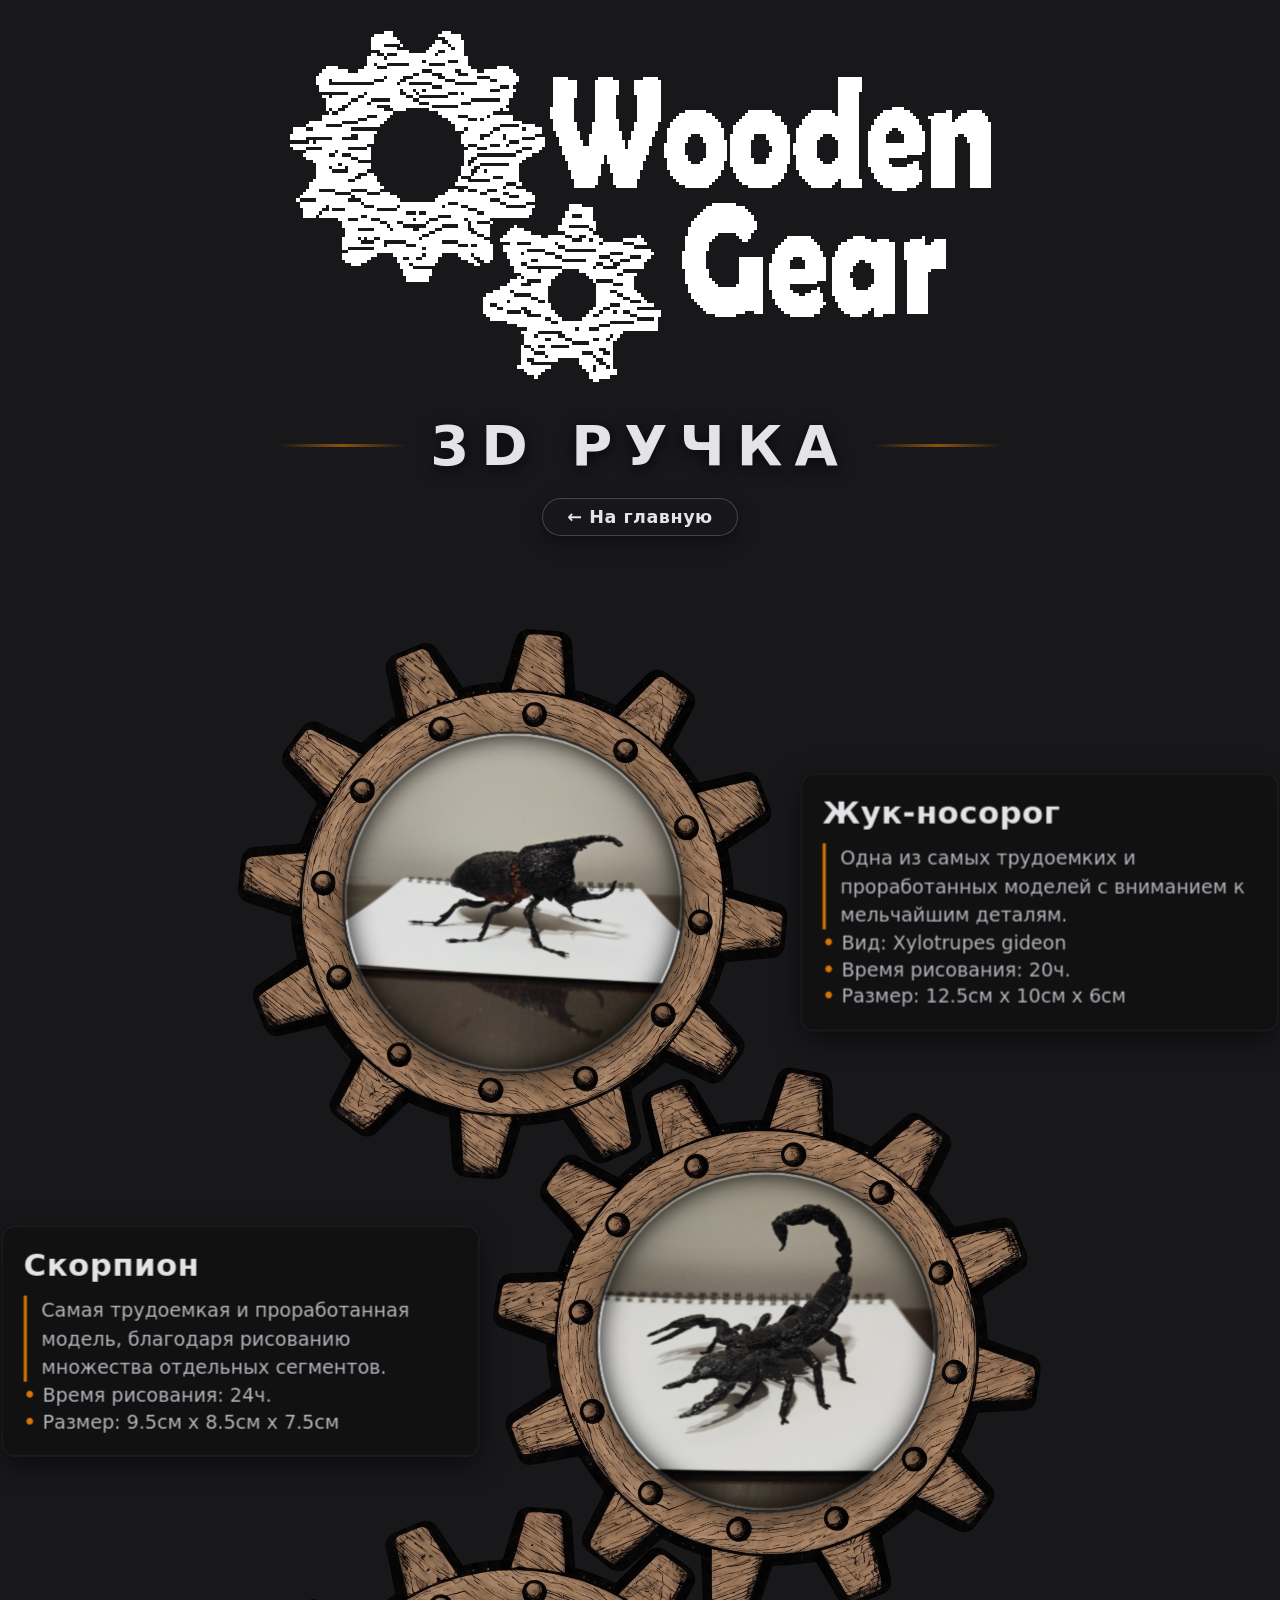
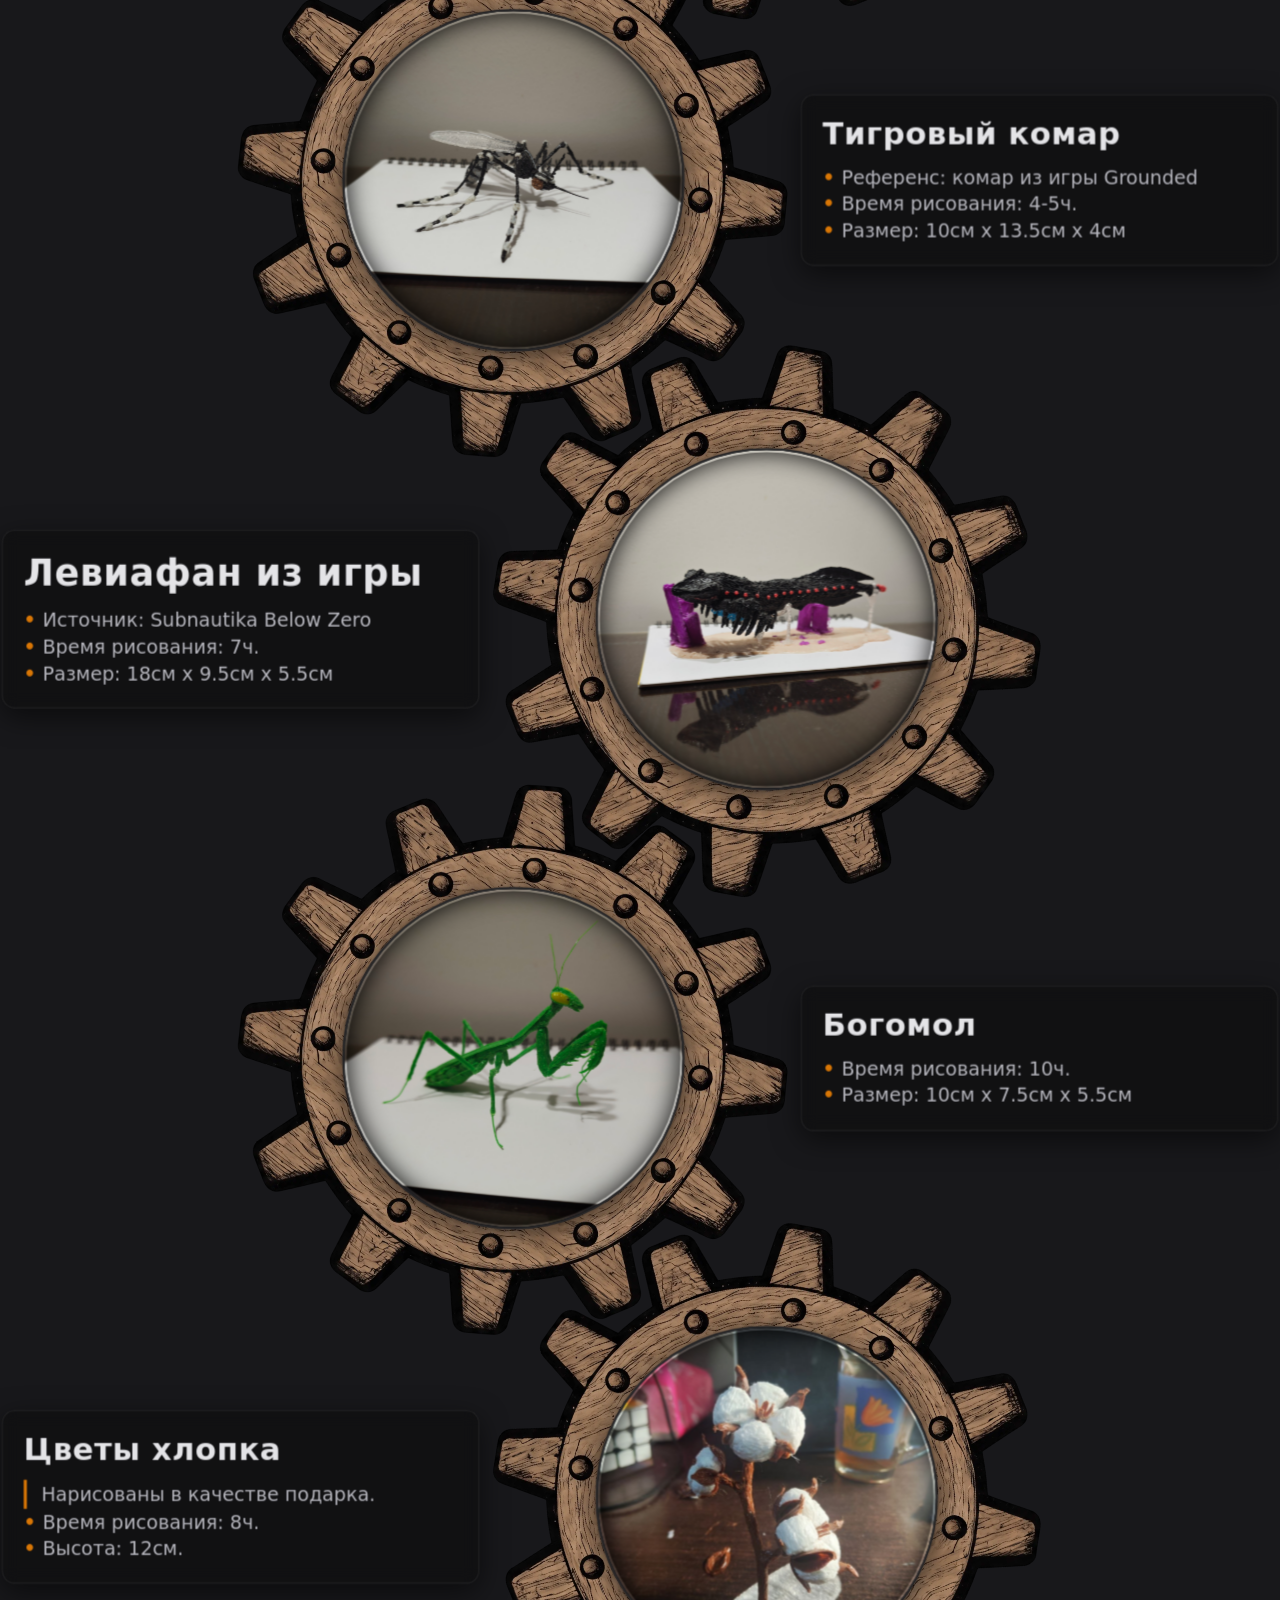
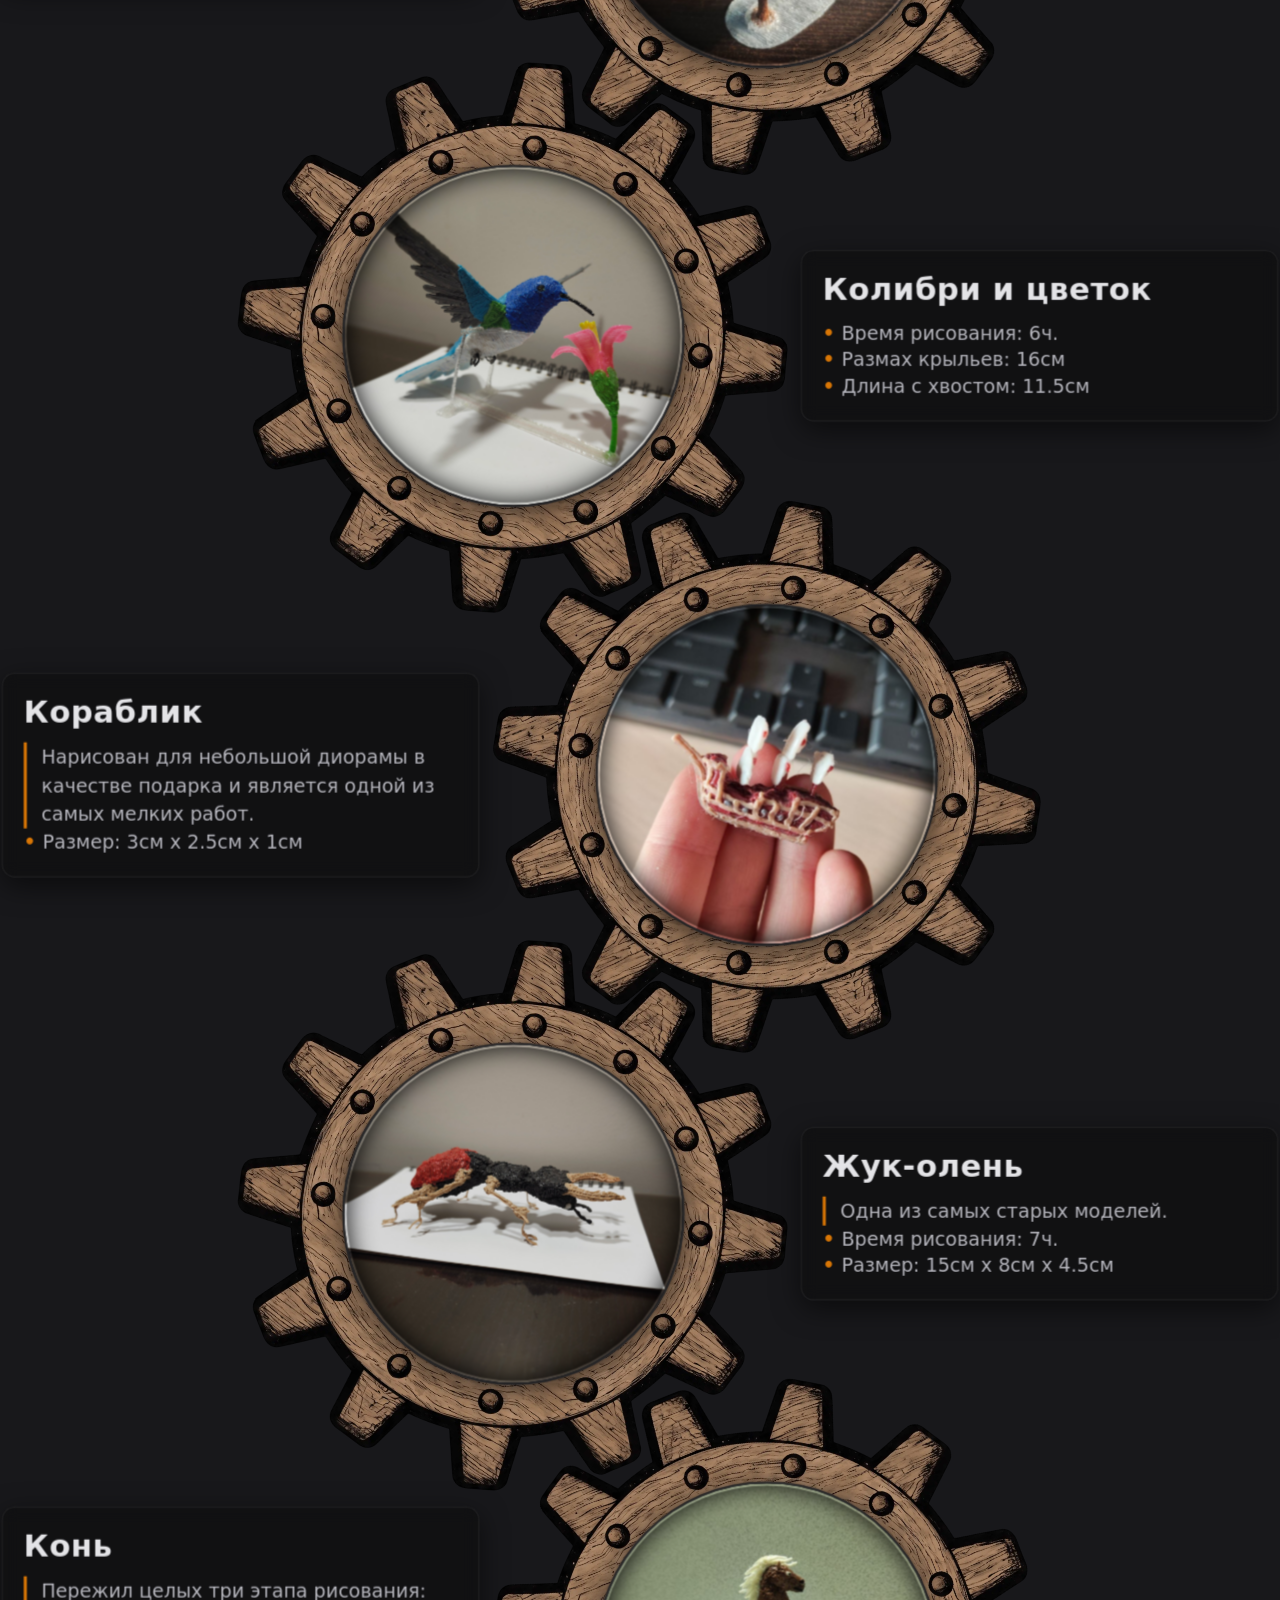
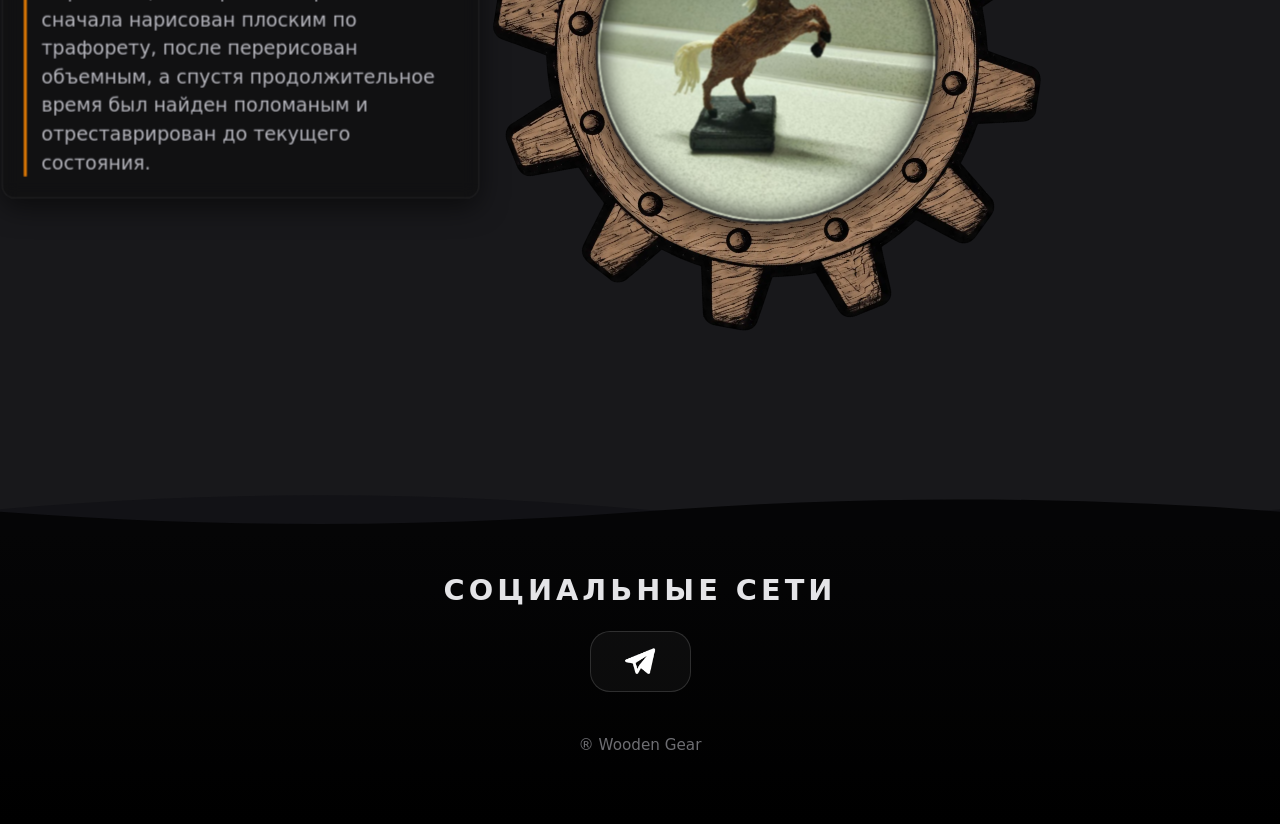
==== 3D_painting.html @ 1b568e2a "feature: Add 3D-painting page" ====
<!DOCTYPE html>
<html lang="ru">
<head>
    <meta charset="UTF-8">
    <meta name="viewport" content="width=device-width, initial-scale=1.0">
    <title>WoodenGear — 3D ручка</title>
    <link rel="stylesheet" href="style.css">
</head>
<body>

    <header class="site-header">
        <a href="index.html" class="logo" title="Вернуться на главную">
            <div class="logo__gears" aria-hidden="true">
                <img src="assets/img/gear_1.png" alt="" class="logo__gear logo__gear--big">
                <img src="assets/img/gear_2.png" alt="" class="logo__gear logo__gear--small">
            </div>
            <img src="assets/img/wg_logo_text.png" alt="Wooden Gear" class="logo__text">
        </a>
    </header>

    <main class="site-main">
        <section class="projects-page">
            <div class="section-title-wrap">
                <h1 class="title">3D ручка</h1>
                <div class="projects-page__nav">
                    <a href="index.html" class="action-btn projects-page__back-btn">
                        <span>← На главную</span>
                    </a>
                </div>
            </div>

            <div class="long-chain-viewport">
                <div class="long-chain-canvas">
                    <ul class="gear-chain">

                        <li class="gear-chain__item gear-chain__item--left">
                            <div class="gear-chain__gear">
                                <img src="assets/img/gear_3.webp" alt="" class="content__gear-mesh content__gear--left" aria-hidden="true">
                                <div class="gear-card gear-card--media">
                                    <img src="assets/img/pen_1.jpg" alt="Lego Writer" class="gear-media-fill" onerror="this.style.display='none'">
                                </div>
                            </div>
                            <article class="profile-card gear-chain__info">
                                <div class="gear-chain__header">
                                    <h2 class="profile-card__title">Жук-носорог</h2>
                                </div>
                                <p class="profile-card__tagline">
                                    Одна из самых трудоемких и проработанных моделей с вниманием к мельчайшим деталям.
                                </p>
                                <div class="gear-card__list">
                                    <p class="gear-card__desc__tiny-text">Вид: Xylotrupes gideon</p>
                                    <p class="gear-card__desc__tiny-text">Время рисования: 20ч.</p>
                                    <p class="gear-card__desc__tiny-text">Размер: 12.5см х 10см х 6см</p>
                                </div>
                            </article>
                        </li>

                        <li class="gear-chain__item gear-chain__item--right">
                            <div class="gear-chain__gear">
                                <img src="assets/img/gear_3.webp" alt="" class="content__gear-mesh content__gear--right" aria-hidden="true">
                                <div class="gear-card gear-card--media">
                                    <img src="assets/img/pen_2.jpg" alt="Lego Writer" class="gear-media-fill" onerror="this.style.display='none'">
                                </div>
                            </div>
                            <article class="profile-card gear-chain__info">
                                <div class="gear-chain__header">
                                    <h2 class="profile-card__title">Скорпион</h2>
                                </div>
                                <p class="profile-card__tagline">
                                    Самая трудоемкая и проработанная модель, благодаря рисованию множества отдельных сегментов.
                                </p>
                                <div class="gear-card__list">
                                    <p class="gear-card__desc__tiny-text">Время рисования: 24ч.</p>
                                    <p class="gear-card__desc__tiny-text">Размер: 9.5см х 8.5см х 7.5см</p>
                                </div>
                            </article>
                        </li>

                        <li class="gear-chain__item gear-chain__item--left">
                            <article class="profile-card gear-chain__info">
                                <div class="gear-chain__header">
                                    <h2 class="profile-card__title">Тигровый комар</h2>
                                </div>
                                <div class="gear-card__list">
                                    <p class="gear-card__desc__tiny-text">Референс: комар из игры Grounded</p>
                                    <p class="gear-card__desc__tiny-text">Время рисования: 4-5ч.</p>
                                    <p class="gear-card__desc__tiny-text">Размер: 10см х 13.5см х 4см</p>
                                </div>
                            </article>
                            <div class="gear-chain__gear">
                                <img src="assets/img/gear_3.webp" alt="" class="content__gear-mesh content__gear--left" aria-hidden="true">
                                <div class="gear-card gear-card--media">
                                    <img src="assets/img/pen_3.jpg" alt="Lego Writer" class="gear-media-fill" onerror="this.style.display='none'">
                                </div>
                            </div>
                        </li>

                        <li class="gear-chain__item gear-chain__item--right">
                            <div class="gear-chain__gear">
                                <img src="assets/img/gear_3.webp" alt="" class="content__gear-mesh content__gear--right" aria-hidden="true">
                                <div class="gear-card gear-card--media">
                                    <img src="assets/img/pen_4.jpg" alt="Lego Writer" class="gear-media-fill" onerror="this.style.display='none'">
                                </div>
                            </div>
                            <article class="profile-card gear-chain__info">
                                <h3 class="profile-card__title">Левиафан из игры</h3>
                                <div class="gear-card__list">
                                    <p class="gear-card__desc__tiny-text">Источник: Subnautika Below Zero</p>
                                    <p class="gear-card__desc__tiny-text">Время рисования: 7ч.</p>
                                    <p class="gear-card__desc__tiny-text">Размер: 18см х 9.5см х 5.5см</p>
                                </div>
                            </article>
                        </li>

                        <li class="gear-chain__item gear-chain__item--left">
                            <article class="profile-card gear-chain__info">
                                <div class="gear-chain__header">
                                    <h2 class="profile-card__title">Богомол</h2>
                                </div>
                                <div class="gear-card__list">
                                    <p class="gear-card__desc__tiny-text">Время рисования: 10ч.</p>
                                    <p class="gear-card__desc__tiny-text">Размер: 10см х 7.5см х 5.5см</p>
                                </div>
                            </article>
                            <div class="gear-chain__gear">
                                <img src="assets/img/gear_3.webp" alt="" class="content__gear-mesh content__gear--left" aria-hidden="true">
                                <div class="gear-card gear-card--media">
                                    <img src="assets/img/pen_5.jpg" alt="Geometry Generator" class="gear-media-fill" onerror="this.style.display='none'">
                                </div>
                            </div>
                        </li>

                        <li class="gear-chain__item gear-chain__item--right">
                            <div class="gear-chain__gear">
                                <img src="assets/img/gear_3.webp" alt="" class="content__gear-mesh content__gear--right" aria-hidden="true">
                                <div class="gear-card gear-card--media">
                                    <img src="assets/img/pen_6.jpg" alt="Lego Writer" class="gear-media-fill" onerror="this.style.display='none'">
                                </div>
                            </div>
                            <article class="profile-card gear-chain__info">
                                <div class="gear-chain__header">
                                    <h2 class="profile-card__title">Цветы хлопка</h2>
                                </div>
                                <p class="profile-card__tagline">
                                    Нарисованы в качестве подарка.
                                </p>
                                <div class="gear-card__list">
                                    <p class="gear-card__desc__tiny-text">Время рисования: 8ч.</p>
                                    <p class="gear-card__desc__tiny-text">Высота: 12см.</p>
                                </div>
                            </article>
                        </li>

                        <li class="gear-chain__item gear-chain__item--left">
                            <article class="profile-card gear-chain__info">
                                <div class="gear-chain__header">
                                    <h3 class="profile-card__title">Колибри и цветок</h3>
                                </div>
                                <div class="gear-card__list">
                                    <p class="gear-card__desc__tiny-text">Время рисования: 6ч.</p>
                                    <p class="gear-card__desc__tiny-text">Размах крыльев: 16см</p>
                                    <p class="gear-card__desc__tiny-text">Длина с хвостом: 11.5см</p>
                                </div>
                            </article>
                            <div class="gear-chain__gear">
                                <img src="assets/img/gear_3.webp" alt="" class="content__gear-mesh content__gear--left" aria-hidden="true">
                                <div class="gear-card gear-card--media">
                                    <img src="assets/img/pen_7.jpg" alt="Lego Writer" class="gear-media-fill" onerror="this.style.display='none'">
                                </div>
                            </div>
                        </li>

                        <li class="gear-chain__item gear-chain__item--right">
                            <div class="gear-chain__gear">
                                <img src="assets/img/gear_3.webp" alt="" class="content__gear-mesh content__gear--right" aria-hidden="true">
                                <div class="gear-card gear-card--media">
                                    <img src="assets/img/pen_8.jpg" alt="Lego Writer" class="gear-media-fill" onerror="this.style.display='none'">
                                </div>
                            </div>
                            <article class="profile-card gear-chain__info">
                                <div class="gear-chain__header">
                                    <h2 class="profile-card__title">Кораблик</h2>
                                </div>
                                <p class="profile-card__tagline">
                                    Нарисован для небольшой диорамы в качестве подарка и является одной из самых мелких работ.
                                </p>
                                <div class="gear-card__list">
                                    <p class="gear-card__desc__tiny-text">Размер: 3см х 2.5см х 1см</p>
                                </div>
                            </article>
                        </li>

                        <li class="gear-chain__item gear-chain__item--left">
                            <div class="gear-chain__gear">
                                <img src="assets/img/gear_3.webp" alt="" class="content__gear-mesh content__gear--left" aria-hidden="true">
                                <div class="gear-card gear-card--media">
                                    <img src="assets/img/pen_9.jpg" alt="Lego Writer" class="gear-media-fill" onerror="this.style.display='none'">
                                </div>
                            </div>
                            <article class="profile-card gear-chain__info">
                                <div class="gear-chain__header">
                                    <h2 class="profile-card__title">Жук-олень</h2>
                                </div>
                                <p class="profile-card__tagline">
                                    Одна из самых старых моделей.
                                </p>
                                <div class="gear-card__list">
                                    <p class="gear-card__desc__tiny-text">Время рисования: 7ч.</p>
                                    <p class="gear-card__desc__tiny-text">Размер: 15см х 8см х 4.5см</p>
                                </div>
                            </article>
                        </li>

                        <li class="gear-chain__item gear-chain__item--right">
                            <div class="gear-chain__gear">
                                <img src="assets/img/gear_3.webp" alt="" class="content__gear-mesh content__gear--right" aria-hidden="true">
                                <div class="gear-card gear-card--media">
                                    <img src="assets/img/pen_10.jpg" alt="Lego Writer" class="gear-media-fill" onerror="this.style.display='none'">
                                </div>
                            </div>
                            <article class="profile-card gear-chain__info">
                                <div class="gear-chain__header">
                                    <h2 class="profile-card__title">Конь</h2>
                                </div>
                                <p class="profile-card__tagline">
                                    Пережил целых три этапа рисования: сначала нарисован плоским по трафорету, после перерисован объемным, а спустя продолжительное время был найден поломаным и отреставрирован до текущего состояния.
                                </p>
                            </article>
                        </li>
                    </ul>
                </div>

                <div class="oil-ocean__waves" aria-hidden="true">
                    <svg class="oil-wave oil-wave--back" viewBox="0 0 2400 120" preserveAspectRatio="none">
                        <path d="M0,65 C200,25 400,25 600,65 C800,105 1000,105 1200,65 C1400,25 1600,25 1800,65 C2000,105 2200,105 2400,65 L2400,120 L0,120 Z"></path>
                    </svg>
                    <svg class="oil-wave oil-wave--front" viewBox="0 0 2400 120" preserveAspectRatio="none">
                        <path d="M0,70 C200,105 400,105 600,70 C800,35 1000,35 1200,70 C1400,105 1600,105 1800,70 C2000,35 2200,35 2400,70 L2400,120 L0,120 Z"></path>
                    </svg>
                </div>
            </div>
        </section>
    </main>

    <footer class="oil-ocean">
        <div class="oil-ocean__content container">
            <h2 class="oil-ocean__title">Социальные сети</h2>
            <div class="oil-ocean__links">
                <a href="https://t.me/WG_Programming" target="_blank" rel="noopener noreferrer" class="oil-ocean__link">
                    <img src="assets/img/telegram.png" alt="Telegram" class="action-btn__icon">
                </a>
            </div>
            <p class="oil-ocean__copy">® Wooden Gear</p>
        </div>
    </footer>

    <script src="script.js"></script>
</body>
</html>
---- style.css ----
/* ========================================================================== */
:root {
    --color-bg-base: #18181b;
    --color-bg-card: rgba(10, 10, 10, 0.5);
    --color-bg-overlay: rgba(18, 18, 20, 0.75);
    
    --color-text-main: #e4e4e7;
    --color-text-muted: #b6b6bd;
    --color-accent: #d97706;
    
    --font-main: system-ui, -apple-system, BlinkMacSystemFont, 'Segoe UI', Roboto, sans-serif;
    --container-width: 800px;
    --radius-card: 12px;
    --radius-pill: 20px;

    --oil-width: 44px;

    --logo-scale: 1;
    --dev-scale: 1;
    --poetry-scale: 1;
}

*,
*::before,
*::after {
    box-sizing: border-box;
    margin: 0;
    padding: 0;
}

html,
body {
    width: 100%;
    max-width: 100%;
    overflow-x: hidden;
    background-color: var(--color-bg-base);
    color: var(--color-text-main);
    font-family: var(--font-main);
}

.container {
    width: 100%;
    max-width: var(--container-width);
    margin: 0 auto;
    padding: 0 20px;
}

/* ========================================================================== */
.section-title-wrap {
    max-width: var(--container-width);
    margin: 0 auto 24px auto;
    padding: 0 16px;
}

.title {
    text-align: center;
    font-size: clamp(1.5rem, 4.5vw, 3.5rem);
    font-weight: 700;
    letter-spacing: clamp(3px, 1vw, 12px);
    text-transform: uppercase;
    color: var(--color-text-main);
    margin-bottom: 20px;
    text-shadow: 0 4px 16px rgba(0, 0, 0, 0.7);
    display: flex;
    align-items: center;
    justify-content: center;
    gap: clamp(10px, 2vw, 24px);
}

.title::before,
.title::after {
    content: "";
    height: 2.5px;
    width: clamp(30px, 10vw, 130px);
    background: linear-gradient(90deg, transparent, var(--color-accent), transparent);
    opacity: 0.6;
    flex-shrink: 0;
}

/* ========================================================================== */
.site-header {
    display: flex;
    justify-content: center;
    align-items: center;
    padding: clamp(24px, 5vw, 60px) 16px;
    width: 100%;
    overflow: hidden;
}

.logo {
    display: inline-flex;
    align-items: center;
    text-decoration: none;
    user-select: none;
    transform: scale(var(--logo-scale));
    transform-origin: center center;
}

.logo__gears {
    position: relative;
    width: 390px;
    height: 345px;
    flex-shrink: 0;
}

.logo__gear {
    position: absolute;
    image-rendering: pixelated;
    transform-origin: 50% 50%;
}

.logo__gear--big {
    width: 255px;
    height: 255px;
    top: 5px;
    left: 0;
    animation: logo-spin-cw 16.5s linear infinite;
}

.logo__gear--small {
    width: 180px;
    height: 180px;
    bottom: -15px;
    right: 18px;
    animation: logo-spin-ccw 10.5s linear infinite;
}

.logo__text {
    height: 240px;
    width: auto;
    image-rendering: pixelated;
    display: block;
    margin-left: -130px;
}

/* ========================================================================== */
.hero {
    display: flex;
    justify-content: center;
    margin-top: 10px;
}

.hero__container {
    margin-top: 20px;
    margin-bottom: 40px;
}

.profile-card {
    background: var(--color-bg-card);
    padding: 20px;
    border-radius: var(--radius-card);
}

.profile-card__title {
    margin-bottom: 12px;
    font-size: clamp(1.6rem, 3vw, 2.2rem);
    letter-spacing: 0.5px;
}

.profile-card__tagline {
    color: var(--color-text-muted);
    font-size: clamp(1rem, 2vw, 1.3rem);
    line-height: 1.5;
    border-left: 3px solid var(--color-accent);
    padding-left: 14px;
}

/* ========================================================================== */
.gear-card {
    position: relative;
    z-index: 2;
    width: 330px;
    height: 330px;
    border-radius: 50%;
    background: rgba(24, 24, 27, 1);
    backdrop-filter: blur(4px);
    box-shadow: 
        0 4px 25px rgba(0, 0, 0, 0.7),
        inset 0 0 18px rgba(0, 0, 0, 0.85);
    border: 2px solid rgba(255, 255, 255, 0.1);
    display: flex;
    flex-direction: column;
    justify-content: center;
    align-items: center;
    text-align: center;
    padding: 14px 20px 28px 20px;
    color: var(--color-text-main);
    user-select: none;
}

.gear-card__icon {
    width: 50px;
    height: 50px;
    margin: 10px;
}

.gear-card__title {
    font-size: 1.65rem;
    font-weight: 600;
    margin-bottom: 12px;
    line-height: 1.2;
}

.gear-card__list {
    display: inline-flex;
    flex-direction: column;
    align-items: flex-start;
    text-align: left;
}

.gear-card__desc {
    font-size: 1.35rem;
    color: var(--color-text-muted);
    line-height: 1.4;
    white-space: nowrap;
}

.gear-card__desc__tiny-text {
    font-size: 1.15rem;
    color: var(--color-text-muted);
    line-height: 1.4;
    white-space: nowrap;
}

.gear-card__desc::before {
    content: "• ";
    color: var(--color-accent);
    font-weight: bold;
}

.gear-card__desc__tiny-text::before {
    content: "• ";
    color: var(--color-accent);
    font-weight: bold;
}

.dev__actions {
    display: flex;
    justify-content: center;
    align-items: center;
    position: relative;
    z-index: 3;
}

.action-btn {
    display: inline-flex;
    align-items: center;
    gap: 20px;
    padding: 10px 30px;
    font-family: var(--font-main);
    font-size: 1.35rem;
    letter-spacing: 0.5px;
    font-weight: 600;
    color: var(--color-text-main);
    background: rgba(24, 24, 27, 0.85);
    border: 1px solid rgba(255, 255, 255, 0.2);
    border-radius: var(--radius-pill);
    cursor: pointer;
    backdrop-filter: blur(8px);
    box-shadow: 0 6px 20px rgba(0, 0, 0, 0.4);
    transition: transform 0.25s ease, border-color 0.25s ease, background-color 0.25s ease, box-shadow 0.25s ease;
}

.action-btn:hover {
    transform: translateY(-2px) scale(1.03);
    border-color: var(--color-accent);
    background: rgba(35, 35, 40, 0.95);
    box-shadow: 0 8px 25px rgba(217, 119, 6, 0.25);
}

.action-btn__icon {
    width: 35px;
    height: 35px;
    transition: transform 0.3s ease;
}

.action-btn:hover .action-btn__icon {
    transform: rotate(360deg);
}

/* ========================================================================== */
.dev {
    width: 100%;
    margin-top: 40px;
}

.dev__container {
    position: relative;
    width: 100%;
    overflow: hidden;
    display: flex;
    justify-content: center;
}

.dev__bg {
    position: absolute;
    inset: 0;
    width: 100%;
    height: 100%;
    z-index: 1;
    -webkit-mask-image: linear-gradient(to bottom, transparent 0%, black 15%, black 85%, transparent 100%);
    mask-image: linear-gradient(to bottom, transparent 0%, black 15%, black 85%, transparent 100%);
}

.dev__video {
    width: 100%;
    height: 100%;
    object-fit: cover;
    display: block;
}

.dev__overlay {
    position: absolute;
    inset: 0;
    background: var(--color-bg-overlay);
}

.dev__viewport {
    position: relative;
    z-index: 2;
    width: 100%;
    height: calc(1170px * var(--dev-scale));
    display: flex;
    justify-content: center;
    align-items: flex-start;
}

.dev__canvas {
    width: 1300px;
    height: 1170px;
    flex-shrink: 0;
    transform: scale(var(--dev-scale));
    transform-origin: top center;
    display: flex;
    flex-direction: column;
    align-items: center;
    justify-content: flex-start;
    padding-top: 60px;
}

.content__gear-cluster {
    display: flex;
    justify-content: center;
    align-items: flex-start;
    list-style: none;
    margin: 0 auto 30px auto;
    padding: 0;
}

.content__gear-item {
    position: relative;
    width: 600px;
    height: 600px;
    margin: 0 -130px;
    flex-shrink: 0;
    display: flex;
    justify-content: center;
    align-items: center;
}

.content__gear-item--upper {
    margin-top: 0;
}

.content__gear-item--lower {
    margin-top: 350px;
}

.content__gear-mesh {
    position: absolute;
    inset: 0;
    width: 100%;
    height: 100%;
    display: block;
    transform-origin: 50% 50%;
    z-index: 1;
    pointer-events: none;
}

.content__gear--left {
    transform: rotate(var(--gear-deg, 0deg));
    will-change: transform;
}

.content__gear--right {
    transform: rotate(calc(-1 * var(--gear-deg, 0deg) + 15deg));
    will-change: transform;
}

/* ========================================================================== */
.poetry {
    width: 100%;
    margin-top: 60px;
    position: relative;
    overflow: hidden;
}

.poetry__stage:has(.poetry__more-btn:hover) {
    --oil-width: 76px;
}

.poetry__stage {
    position: relative;
    width: 100%;
    height: calc(1380px * var(--poetry-scale));
    display: flex;
    justify-content: center;
    align-items: flex-start;
    overflow: hidden;
}

.poetry__canvas {
    position: relative;
    width: 1600px;
    height: 1380px;
    flex-shrink: 0;
    transform: scale(var(--poetry-scale));
    transform-origin: top center;
}

.poetry__balloon {
    position: absolute;
    top: 40px;
    left: 80px;
    width: 760px;
    height: 760px;
    z-index: 4;
    user-select: none;
    transform-origin: 50% 30%;
    animation: balloon-float 7s ease-in-out infinite;
}

.poetry__balloon-img {
    width: 100%;
    height: 100%;
    object-fit: contain;
    display: block;
    pointer-events: none;
    position: relative;
    z-index: 1;
    transform-origin: 50% 35%;
    transition: transform 1.2s cubic-bezier(0.22, 1, 0.36, 1);
}

.poetry__burner-glow {
    position: absolute;
    top: 73%;
    left: 50%;
    width: 90px;
    height: 90px;
    transform: translate(-50%, -50%) scale(0.6);
    border-radius: 50%;
    background: radial-gradient(
        circle,
        rgba(251, 191, 36, 0.9) 0%,
        rgba(217, 119, 6, 0.55) 45%,
        transparent 75%
    );
    filter: blur(12px);
    opacity: 0.35;
    z-index: 2;
    pointer-events: none;
    transition: opacity 0.8s ease, transform 0.8s ease, filter 0.8s ease;
}

.poetry__balloon-card {
    position: absolute;
    top: 35%;
    left: 50%;
    transform: translate(-50%, -50%);
    width: 320px;
    height: 320px;
    z-index: 3;
    transition: transform 1.2s cubic-bezier(0.22, 1, 0.36, 1), border-color 0.5s ease, box-shadow 0.5s ease;
}

.poetry__basket-actions {
    position: absolute;
    bottom: 6.5%;
    left: 50%;
    transform: translateX(-50%);
    z-index: 5;
}

.poetry__balloon-btn {
    padding: 8px 24px;
    font-size: 1.2rem;
    gap: 14px;
    background: rgba(20, 18, 16, 0.92);
}

.poetry__balloon:has(.poetry__balloon-btn:hover) .poetry__burner-glow {
    opacity: 1;
    transform: translate(-50%, -65%) scale(2.4);
    filter: blur(18px);
}

.poetry__balloon:has(.poetry__balloon-btn:hover) .poetry__balloon-img {
    transform: translateY(-20px) scale(1.02);
}

.poetry__balloon:has(.poetry__balloon-btn:hover) .poetry__balloon-card {
    transform: translate(-50%, calc(-50% - 20px)) scale(1.02);
    border-color: rgba(217, 119, 6, 0.5);
    box-shadow: 
        0 8px 30px rgba(0, 0, 0, 0.8),
        0 0 25px rgba(217, 119, 6, 0.25),
        inset 0 0 18px rgba(0, 0, 0, 0.85);
}

.poetry__pipe-wrap {
    position: absolute;
    top: 30px;
    right: 0;
    width: 500px;
    z-index: 2;
    pointer-events: none;

    -webkit-mask-image: linear-gradient(to right, black 15%, transparent 100%);
    mask-image: linear-gradient(to right, black 15%, transparent 100%);
}

.poetry__pipe {
    width: 100%;
    height: auto;
    display: block;
}

.poetry__oil-stream {
    position: absolute;
    top: 300px;
    right: 410px;
    width: var(--oil-width);
    bottom: 0;
    z-index: 3;
    background: linear-gradient(
        180deg,
        #040405 0%,
        #18181b 18%,
        #3f3f46 30%,
        #09090b 46%,
        #27272a 68%,
        #040405 100%
    );
    background-size: 100% 280px;
    background-position: 0 var(--oil-pos, 0px);
    transform: translateX(50%);
    transition: width 1.8s cubic-bezier(0.25, 1, 0.5, 1);
    border-radius: 14px;
    box-shadow: 
        inset 6px 0 10px rgba(255, 255, 255, 0.08),
        inset -8px 0 16px rgba(0, 0, 0, 0.95),
        0 0 20px rgba(0, 0, 0, 0.85);
}

.poetry__wheel-item {
    position: absolute;
    width: 580px;
    height: 580px;
    top: 500px;
    right: 370px;
    display: flex;
    justify-content: center;
    align-items: center;
    z-index: 2;
}

.poetry__wheel-mesh {
    position: absolute;
    inset: 0;
    width: 100%;
    height: 100%;
    display: block;
    transform-origin: 50% 50%;
    transform: rotate(var(--wheel-deg, 0deg));
    will-change: transform;
    z-index: 1;
    pointer-events: none;
}

.poetry__card {
    position: relative;
    z-index: 5;
    width: 320px;
    height: 320px;
}

.poetry__actions {
    position: absolute;
    width: 580px;
    top: 1100px;
    right: 370px;
    z-index: 6;
}

/* ========================================================================== */
.oil-ocean__waves {
    position: absolute;
    bottom: -2px;
    left: 0;
    width: 100%;
    height: calc(70px * var(--poetry-scale));
    min-height: 24px;
    z-index: 5;
    pointer-events: none;
}

.oil-wave {
    position: absolute;
    bottom: 0;
    left: 0;
    width: 200%;
    height: 100%;
    display: block;
    transform-origin: center bottom;
    will-change: transform;
}

.oil-wave--back {
    fill: #121216;
    animation: wave-drift 16s linear infinite;
}

.oil-wave--front {
    fill: #050506;
    animation: wave-drift 11s linear reverse infinite;
}

.oil-ocean {
    width: 100%;
    background: linear-gradient(180deg, #050506 0%, #000000 100%);
    padding: 40px 20px 70px 20px;
    position: relative;
    z-index: 3;
    text-align: center;
}

.oil-ocean__content {
    display: flex;
    flex-direction: column;
    align-items: center;
    gap: 24px;
}

.oil-ocean__title {
    font-size: clamp(1.2rem, 3vw, 1.8rem);
    letter-spacing: 4px;
    text-transform: uppercase;
    color: var(--color-text-main);
}

.oil-ocean__links {
    display: flex;
    gap: 20px;
    flex-wrap: wrap;
    justify-content: center;
}

.oil-ocean__link {
    display: inline-flex;
    align-items: center;
    padding: 12px 32px;
    border-radius: var(--radius-pill);
    background: rgba(255, 255, 255, 0.04);
    border: 1px solid rgba(255, 255, 255, 0.14);
    color: var(--color-text-main);
    text-decoration: none;
    transition: transform 0.25s ease, border-color 0.25s ease, box-shadow 0.25s ease;
}

.oil-ocean__link:hover {
    transform: translateY(-2px);
    border-color: var(--color-accent);
    box-shadow: 0 6px 20px rgba(217, 119, 6, 0.25);
}

.oil-ocean__copy {
    margin-top: 20px;
    font-size: 0.95rem;
    color: var(--color-text-muted);
    opacity: 0.6;
}

/* ========================================================================== */
@keyframes balloon-float {
    0%, 100% { transform: translate3d(0, 0, 0) rotate(0.6deg); }
    50%      { transform: translate3d(0, -16px, 0) rotate(-0.6deg); }
}

@keyframes wave-drift {
    0% { transform: translate3d(0, 0, 0) scaleY(1); }
    50% { transform: translate3d(-25%, 0, 0) scaleY(1.12); }
    100% { transform: translate3d(-50%, 0, 0) scaleY(1); }
}

@keyframes logo-spin-cw {
    from { transform: rotate(0deg); }
    to   { transform: rotate(360deg); }
}

@keyframes logo-spin-ccw {
    from { transform: rotate(0deg); }
    to   { transform: rotate(-360deg); }
}

.projects-page {
    width: 100%;
    margin-top: 20px;
    position: relative;
    overflow: hidden;
}

.projects-page__nav {
    display: flex;
    justify-content: center;
    margin-top: 10px;
    margin-bottom: 10px;
}

.projects-page__back-btn {
    text-decoration: none;
    padding: 8px 24px;
    font-size: 1.1rem;
}

.chain-viewport {
    position: relative;
    width: 100%;
    height: calc(3700px * var(--dev-scale));
    display: flex;
    justify-content: center;
    align-items: flex-start;
    overflow: hidden;
}

.chain-canvas {
    position: relative;
    width: 1300px;
    height: 3700px;
    flex-shrink: 0;
    transform: scale(var(--dev-scale));
    transform-origin: top center;
    padding-top: 30px;
}

.long-chain-viewport {
    position: relative;
    width: 100%;
    height: calc(4600px * var(--dev-scale));
    display: flex;
    justify-content: center;
    align-items: flex-start;
    overflow: hidden;
}

.long-chain-canvas {
    position: relative;
    width: 1300px;
    height: 4600px;
    flex-shrink: 0;
    transform: scale(var(--dev-scale));
    transform-origin: top center;
    padding-top: 30px;
}

.gear-chain {
    display: flex;
    flex-direction: column;
    align-items: center;
    list-style: none;
    width: 100%;
    margin: 0;
    padding: 0;
}

.gear-chain__item {
    position: relative;
    width: 1300px;
    height: 600px;
    flex-shrink: 0;
}

.gear-chain__item:not(:first-child) {
    margin-top: -177px;
}

.gear-chain__gear {
    position: absolute;
    top: 0;
    width: 600px;
    height: 600px;
    display: flex;
    justify-content: center;
    align-items: center;
}

.gear-chain__item--left .gear-chain__gear {
    left: 228px;
}

.gear-chain__item--left .gear-chain__info {
    left: 805px;
}

.gear-chain__item--right .gear-chain__gear {
    left: 472px;
}

.gear-chain__item--right .gear-chain__info {
    left: 35px;
}

.gear-card--media {
    padding: 0;
    overflow: hidden;
    background: #0d0d10;
    position: relative;
}

.gear-card--media::after {
    content: "";
    position: absolute;
    inset: 0;
    border-radius: 50%;
    box-shadow: inset 0 0 24px rgba(0, 0, 0, 0.92);
    border: 2px solid rgba(255, 255, 255, 0.1);
    pointer-events: none;
    z-index: 3;
}

.gear-card--media::before {
    content: "Медиа проекта";
    position: absolute;
    color: rgba(255, 255, 255, 0.22);
    font-size: 1.1rem;
    font-weight: 600;
    z-index: 0;
}

.gear-media-fill {
    position: relative;
    z-index: 1;
    width: 100%;
    height: 100%;
    object-fit: cover;
    display: block;
    border-radius: 50%;
}

.gear-media-fill--paint {
    cursor: crosshair;
    touch-action: none;
}

.gear-chain__info {
    position: absolute;
    top: 50%;
    transform: translateY(-50%);
    width: 460px;
    z-index: 4;
    backdrop-filter: blur(8px);
    border: 1px solid rgba(255, 255, 255, 0.08);
    box-shadow: 0 8px 28px rgba(0, 0, 0, 0.55);
}

.gear-chain__header {
    display: flex;
    align-items: center;
    justify-content: space-between;
    gap: 12px;
    margin-bottom: 12px;
}

.gear-chain__header .profile-card__title {
    margin-bottom: 0;
    font-size: 1.85rem;
}

.gear-chain__info .profile-card__tagline {
    font-size: 1.15rem;
    margin-bottom: 0;
}

.project-badge {
    background: rgba(217, 119, 6, 0.15);
    border: 1px solid var(--color-accent);
    color: var(--color-text-main);
    font-size: 0.85rem;
    font-weight: 600;
    padding: 4px 12px;
    border-radius: 14px;
    white-space: nowrap;
    flex-shrink: 0;
}

.tool-panel {
    display: flex;
    flex-wrap: wrap;
    gap: 10px;
    align-items: center;
    margin-top: 16px;
    padding-top: 14px;
    border-top: 1px solid rgba(255, 255, 255, 0.08);
}

.mini-btn {
    background: rgba(255, 255, 255, 0.07);
    border: 1px solid rgba(255, 255, 255, 0.2);
    color: var(--color-text-main);
    font-family: var(--font-main);
    font-size: 0.95rem;
    font-weight: 600;
    padding: 6px 14px;
    border-radius: 14px;
    cursor: pointer;
    transition: border-color 0.2s, background 0.2s, transform 0.15s;
}

.mini-btn:hover,
.mini-btn.active {
    border-color: var(--color-accent);
    background: rgba(217, 119, 6, 0.22);
}

.color-dot {
    width: 28px;
    height: 28px;
    border-radius: 50%;
    border: 2px solid transparent;
    cursor: pointer;
    transition: transform 0.2s, border-color 0.2s;
}

.color-dot.active {
    border-color: #ffffff;
    transform: scale(1.18);
}
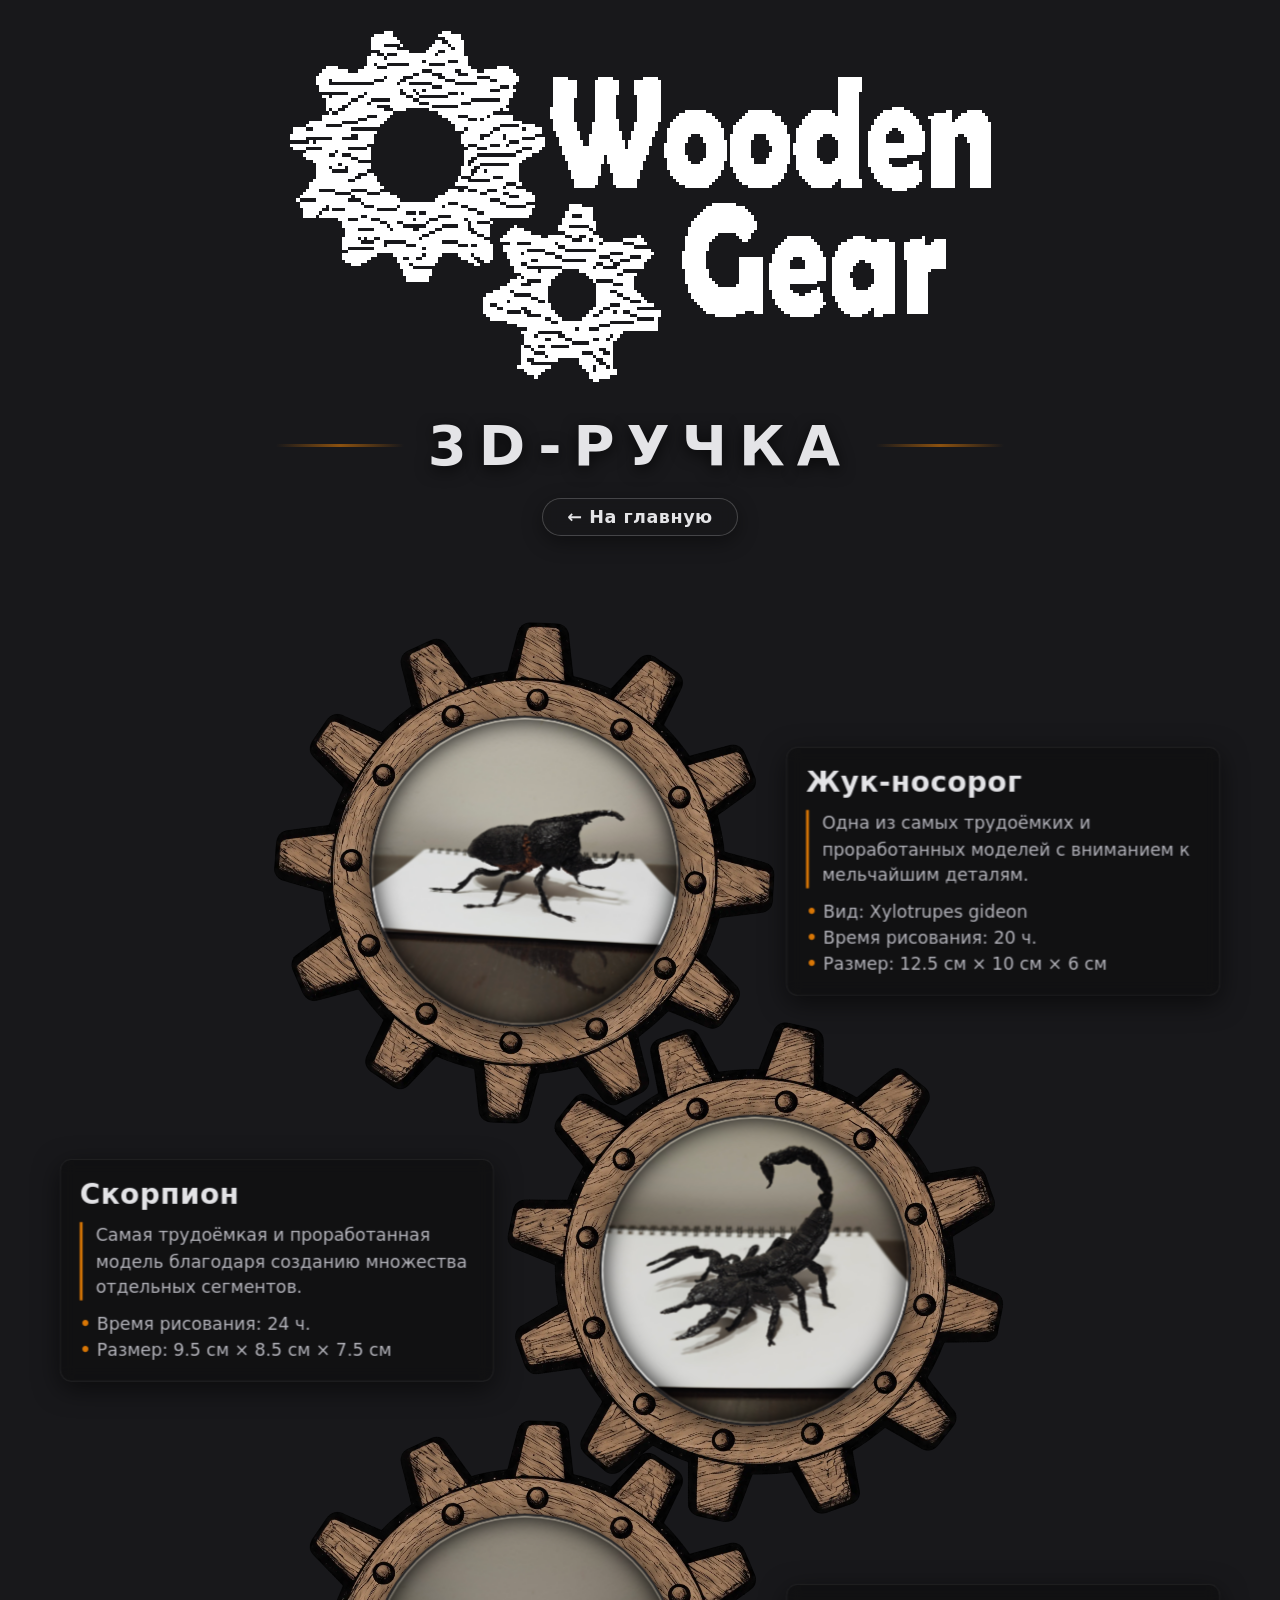
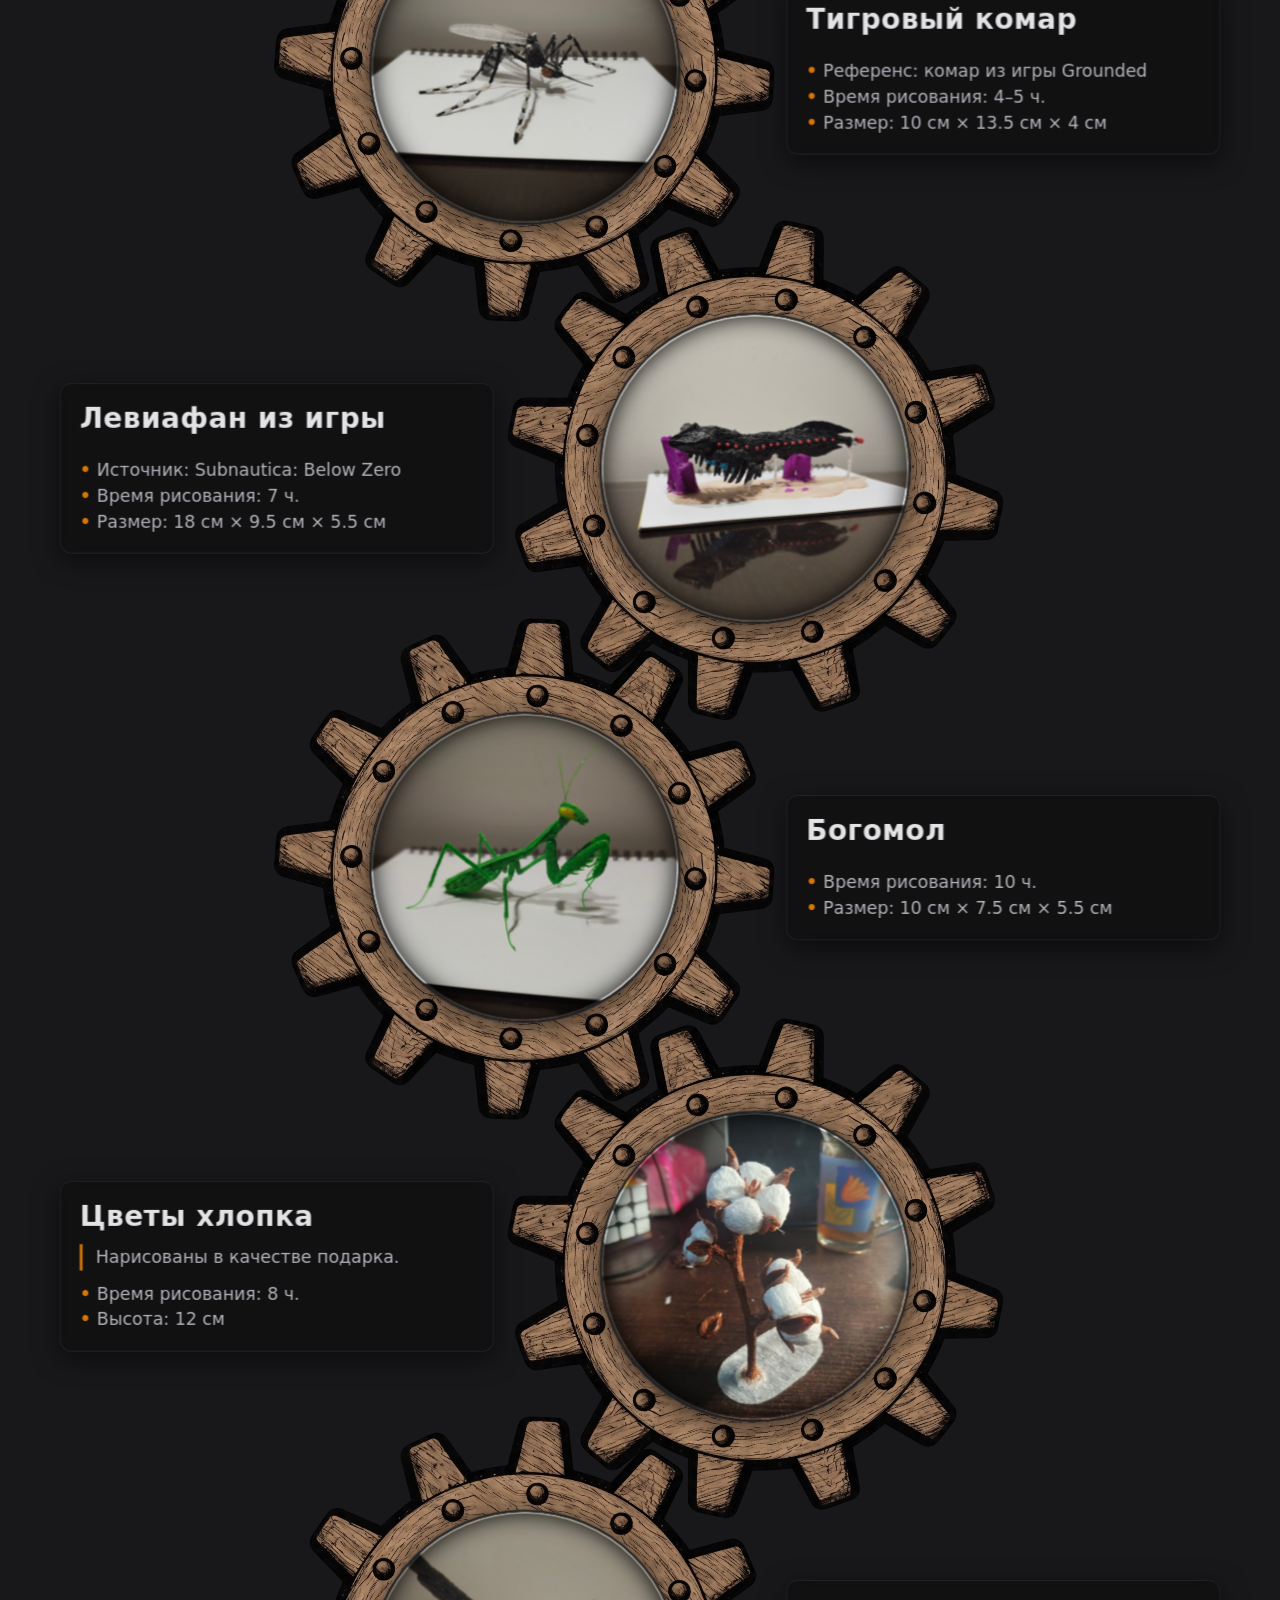
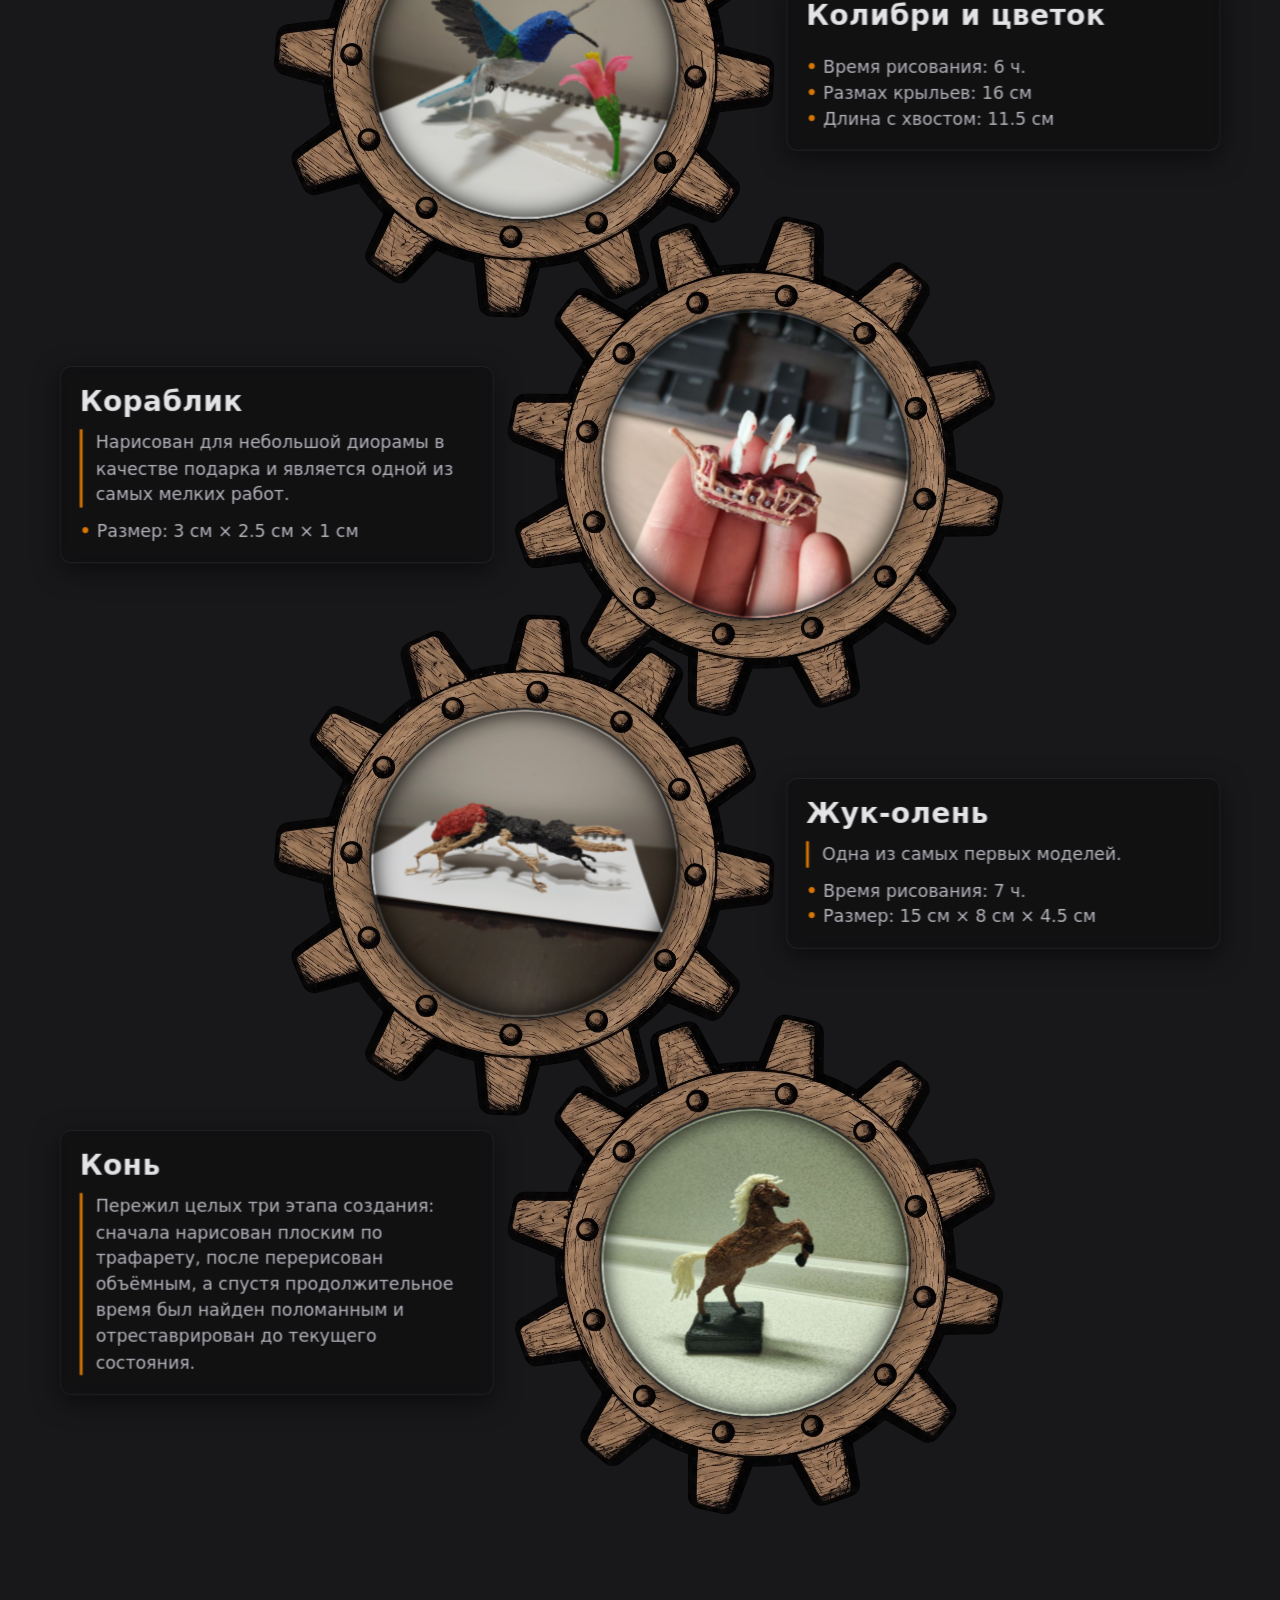
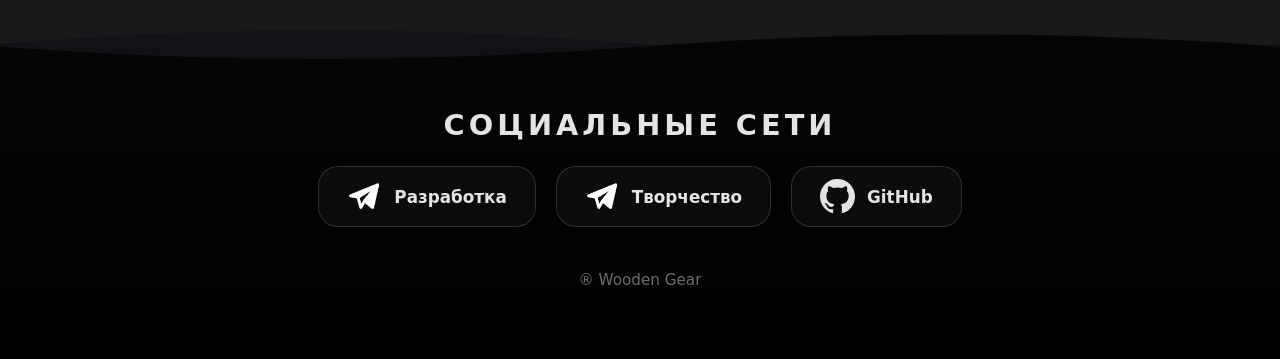
==== commit beeb4143: "feature and refactor: Add gear puzzle on dev page" ====
--- a/3D_painting.html
+++ b/3D_painting.html
@@ -3,7 +3,7 @@
 <head>
     <meta charset="UTF-8">
     <meta name="viewport" content="width=device-width, initial-scale=1.0">
-    <title>WoodenGear — 3D ручка</title>
+    <title>WoodenGear — 3D-ручка</title>
     <link rel="stylesheet" href="style.css">
 </head>
 <body>
@@ -21,7 +21,7 @@
     <main class="site-main">
         <section class="projects-page">
             <div class="section-title-wrap">
-                <h1 class="title">3D ручка</h1>
+                <h1 class="title">3D-ручка</h1>
                 <div class="projects-page__nav">
                     <a href="index.html" class="action-btn projects-page__back-btn">
                         <span>← На главную</span>
@@ -29,15 +29,15 @@
                 </div>
             </div>
 
-            <div class="long-chain-viewport">
-                <div class="long-chain-canvas">
+            <div class="chain-viewport">
+                <div class="chain-canvas">
                     <ul class="gear-chain">
 
                         <li class="gear-chain__item gear-chain__item--left">
                             <div class="gear-chain__gear">
                                 <img src="assets/img/gear_3.webp" alt="" class="content__gear-mesh content__gear--left" aria-hidden="true">
                                 <div class="gear-card gear-card--media">
-                                    <img src="assets/img/pen_1.jpg" alt="Lego Writer" class="gear-media-fill" onerror="this.style.display='none'">
+                                    <img src="assets/img/pen_1.jpg" alt="Фигурка жука-носорога из 3D-ручки" class="gear-media-fill" onerror="this.style.display='none'">
                                 </div>
                             </div>
                             <article class="profile-card gear-chain__info">
@@ -45,21 +45,21 @@
                                     <h2 class="profile-card__title">Жук-носорог</h2>
                                 </div>
                                 <p class="profile-card__tagline">
-                                    Одна из самых трудоемких и проработанных моделей с вниманием к мельчайшим деталям.
-                                </p>
-                                <div class="gear-card__list">
-                                    <p class="gear-card__desc__tiny-text">Вид: Xylotrupes gideon</p>
-                                    <p class="gear-card__desc__tiny-text">Время рисования: 20ч.</p>
-                                    <p class="gear-card__desc__tiny-text">Размер: 12.5см х 10см х 6см</p>
-                                </div>
-                            </article>
-                        </li>
-
-                        <li class="gear-chain__item gear-chain__item--right">
-                            <div class="gear-chain__gear">
-                                <img src="assets/img/gear_3.webp" alt="" class="content__gear-mesh content__gear--right" aria-hidden="true">
-                                <div class="gear-card gear-card--media">
-                                    <img src="assets/img/pen_2.jpg" alt="Lego Writer" class="gear-media-fill" onerror="this.style.display='none'">
+                                    Одна из самых трудоёмких и проработанных моделей с вниманием к мельчайшим деталям.
+                                </p>
+                                <div class="gear-card__list">
+                                    <p class="gear-card__desc gear-card__desc--sm">Вид: Xylotrupes gideon</p>
+                                    <p class="gear-card__desc gear-card__desc--sm">Время рисования: 20 ч.</p>
+                                    <p class="gear-card__desc gear-card__desc--sm">Размер: 12.5 см × 10 см × 6 см</p>
+                                </div>
+                            </article>
+                        </li>
+
+                        <li class="gear-chain__item gear-chain__item--right">
+                            <div class="gear-chain__gear">
+                                <img src="assets/img/gear_3.webp" alt="" class="content__gear-mesh content__gear--right" aria-hidden="true">
+                                <div class="gear-card gear-card--media">
+                                    <img src="assets/img/pen_2.jpg" alt="Фигурка скорпиона из 3D-ручки" class="gear-media-fill" onerror="this.style.display='none'">
                                 </div>
                             </div>
                             <article class="profile-card gear-chain__info">
@@ -67,74 +67,76 @@
                                     <h2 class="profile-card__title">Скорпион</h2>
                                 </div>
                                 <p class="profile-card__tagline">
-                                    Самая трудоемкая и проработанная модель, благодаря рисованию множества отдельных сегментов.
-                                </p>
-                                <div class="gear-card__list">
-                                    <p class="gear-card__desc__tiny-text">Время рисования: 24ч.</p>
-                                    <p class="gear-card__desc__tiny-text">Размер: 9.5см х 8.5см х 7.5см</p>
-                                </div>
-                            </article>
-                        </li>
-
-                        <li class="gear-chain__item gear-chain__item--left">
+                                    Самая трудоёмкая и проработанная модель благодаря созданию множества отдельных сегментов.
+                                </p>
+                                <div class="gear-card__list">
+                                    <p class="gear-card__desc gear-card__desc--sm">Время рисования: 24 ч.</p>
+                                    <p class="gear-card__desc gear-card__desc--sm">Размер: 9.5 см × 8.5 см × 7.5 см</p>
+                                </div>
+                            </article>
+                        </li>
+
+                        <li class="gear-chain__item gear-chain__item--left">
+                            <div class="gear-chain__gear">
+                                <img src="assets/img/gear_3.webp" alt="" class="content__gear-mesh content__gear--left" aria-hidden="true">
+                                <div class="gear-card gear-card--media">
+                                    <img src="assets/img/pen_3.jpg" alt="Фигурка тигрового комара из игры Grounded" class="gear-media-fill" onerror="this.style.display='none'">
+                                </div>
+                            </div>
                             <article class="profile-card gear-chain__info">
                                 <div class="gear-chain__header">
                                     <h2 class="profile-card__title">Тигровый комар</h2>
                                 </div>
                                 <div class="gear-card__list">
-                                    <p class="gear-card__desc__tiny-text">Референс: комар из игры Grounded</p>
-                                    <p class="gear-card__desc__tiny-text">Время рисования: 4-5ч.</p>
-                                    <p class="gear-card__desc__tiny-text">Размер: 10см х 13.5см х 4см</p>
-                                </div>
-                            </article>
-                            <div class="gear-chain__gear">
-                                <img src="assets/img/gear_3.webp" alt="" class="content__gear-mesh content__gear--left" aria-hidden="true">
-                                <div class="gear-card gear-card--media">
-                                    <img src="assets/img/pen_3.jpg" alt="Lego Writer" class="gear-media-fill" onerror="this.style.display='none'">
-                                </div>
-                            </div>
-                        </li>
-
-                        <li class="gear-chain__item gear-chain__item--right">
-                            <div class="gear-chain__gear">
-                                <img src="assets/img/gear_3.webp" alt="" class="content__gear-mesh content__gear--right" aria-hidden="true">
-                                <div class="gear-card gear-card--media">
-                                    <img src="assets/img/pen_4.jpg" alt="Lego Writer" class="gear-media-fill" onerror="this.style.display='none'">
-                                </div>
-                            </div>
-                            <article class="profile-card gear-chain__info">
-                                <h3 class="profile-card__title">Левиафан из игры</h3>
-                                <div class="gear-card__list">
-                                    <p class="gear-card__desc__tiny-text">Источник: Subnautika Below Zero</p>
-                                    <p class="gear-card__desc__tiny-text">Время рисования: 7ч.</p>
-                                    <p class="gear-card__desc__tiny-text">Размер: 18см х 9.5см х 5.5см</p>
-                                </div>
-                            </article>
-                        </li>
-
-                        <li class="gear-chain__item gear-chain__item--left">
+                                    <p class="gear-card__desc gear-card__desc--sm">Референс: комар из игры Grounded</p>
+                                    <p class="gear-card__desc gear-card__desc--sm">Время рисования: 4–5 ч.</p>
+                                    <p class="gear-card__desc gear-card__desc--sm">Размер: 10 см × 13.5 см × 4 см</p>
+                                </div>
+                            </article>
+                        </li>
+
+                        <li class="gear-chain__item gear-chain__item--right">
+                            <div class="gear-chain__gear">
+                                <img src="assets/img/gear_3.webp" alt="" class="content__gear-mesh content__gear--right" aria-hidden="true">
+                                <div class="gear-card gear-card--media">
+                                    <img src="assets/img/pen_4.jpg" alt="Фигурка левиафана из Subnautica: Below Zero" class="gear-media-fill" onerror="this.style.display='none'">
+                                </div>
+                            </div>
+                            <article class="profile-card gear-chain__info">
+                                <div class="gear-chain__header">
+                                    <h2 class="profile-card__title">Левиафан из игры</h2>
+                                </div>
+                                <div class="gear-card__list">
+                                    <p class="gear-card__desc gear-card__desc--sm">Источник: Subnautica: Below Zero</p>
+                                    <p class="gear-card__desc gear-card__desc--sm">Время рисования: 7 ч.</p>
+                                    <p class="gear-card__desc gear-card__desc--sm">Размер: 18 см × 9.5 см × 5.5 см</p>
+                                </div>
+                            </article>
+                        </li>
+
+                        <li class="gear-chain__item gear-chain__item--left">
+                            <div class="gear-chain__gear">
+                                <img src="assets/img/gear_3.webp" alt="" class="content__gear-mesh content__gear--left" aria-hidden="true">
+                                <div class="gear-card gear-card--media">
+                                    <img src="assets/img/pen_5.jpg" alt="Фигурка богомола из 3D-ручки" class="gear-media-fill" onerror="this.style.display='none'">
+                                </div>
+                            </div>
                             <article class="profile-card gear-chain__info">
                                 <div class="gear-chain__header">
                                     <h2 class="profile-card__title">Богомол</h2>
                                 </div>
                                 <div class="gear-card__list">
-                                    <p class="gear-card__desc__tiny-text">Время рисования: 10ч.</p>
-                                    <p class="gear-card__desc__tiny-text">Размер: 10см х 7.5см х 5.5см</p>
-                                </div>
-                            </article>
-                            <div class="gear-chain__gear">
-                                <img src="assets/img/gear_3.webp" alt="" class="content__gear-mesh content__gear--left" aria-hidden="true">
-                                <div class="gear-card gear-card--media">
-                                    <img src="assets/img/pen_5.jpg" alt="Geometry Generator" class="gear-media-fill" onerror="this.style.display='none'">
-                                </div>
-                            </div>
-                        </li>
-
-                        <li class="gear-chain__item gear-chain__item--right">
-                            <div class="gear-chain__gear">
-                                <img src="assets/img/gear_3.webp" alt="" class="content__gear-mesh content__gear--right" aria-hidden="true">
-                                <div class="gear-card gear-card--media">
-                                    <img src="assets/img/pen_6.jpg" alt="Lego Writer" class="gear-media-fill" onerror="this.style.display='none'">
+                                    <p class="gear-card__desc gear-card__desc--sm">Время рисования: 10 ч.</p>
+                                    <p class="gear-card__desc gear-card__desc--sm">Размер: 10 см × 7.5 см × 5.5 см</p>
+                                </div>
+                            </article>
+                        </li>
+
+                        <li class="gear-chain__item gear-chain__item--right">
+                            <div class="gear-chain__gear">
+                                <img src="assets/img/gear_3.webp" alt="" class="content__gear-mesh content__gear--right" aria-hidden="true">
+                                <div class="gear-card gear-card--media">
+                                    <img src="assets/img/pen_6.jpg" alt="Цветы хлопка из 3D-ручки" class="gear-media-fill" onerror="this.style.display='none'">
                                 </div>
                             </div>
                             <article class="profile-card gear-chain__info">
@@ -145,36 +147,36 @@
                                     Нарисованы в качестве подарка.
                                 </p>
                                 <div class="gear-card__list">
-                                    <p class="gear-card__desc__tiny-text">Время рисования: 8ч.</p>
-                                    <p class="gear-card__desc__tiny-text">Высота: 12см.</p>
-                                </div>
-                            </article>
-                        </li>
-
-                        <li class="gear-chain__item gear-chain__item--left">
-                            <article class="profile-card gear-chain__info">
-                                <div class="gear-chain__header">
-                                    <h3 class="profile-card__title">Колибри и цветок</h3>
-                                </div>
-                                <div class="gear-card__list">
-                                    <p class="gear-card__desc__tiny-text">Время рисования: 6ч.</p>
-                                    <p class="gear-card__desc__tiny-text">Размах крыльев: 16см</p>
-                                    <p class="gear-card__desc__tiny-text">Длина с хвостом: 11.5см</p>
-                                </div>
-                            </article>
-                            <div class="gear-chain__gear">
-                                <img src="assets/img/gear_3.webp" alt="" class="content__gear-mesh content__gear--left" aria-hidden="true">
-                                <div class="gear-card gear-card--media">
-                                    <img src="assets/img/pen_7.jpg" alt="Lego Writer" class="gear-media-fill" onerror="this.style.display='none'">
-                                </div>
-                            </div>
-                        </li>
-
-                        <li class="gear-chain__item gear-chain__item--right">
-                            <div class="gear-chain__gear">
-                                <img src="assets/img/gear_3.webp" alt="" class="content__gear-mesh content__gear--right" aria-hidden="true">
-                                <div class="gear-card gear-card--media">
-                                    <img src="assets/img/pen_8.jpg" alt="Lego Writer" class="gear-media-fill" onerror="this.style.display='none'">
+                                    <p class="gear-card__desc gear-card__desc--sm">Время рисования: 8 ч.</p>
+                                    <p class="gear-card__desc gear-card__desc--sm">Высота: 12 см</p>
+                                </div>
+                            </article>
+                        </li>
+
+                        <li class="gear-chain__item gear-chain__item--left">
+                            <div class="gear-chain__gear">
+                                <img src="assets/img/gear_3.webp" alt="" class="content__gear-mesh content__gear--left" aria-hidden="true">
+                                <div class="gear-card gear-card--media">
+                                    <img src="assets/img/pen_7.jpg" alt="Колибри и цветок из 3D-ручки" class="gear-media-fill" onerror="this.style.display='none'">
+                                </div>
+                            </div>
+                            <article class="profile-card gear-chain__info">
+                                <div class="gear-chain__header">
+                                    <h2 class="profile-card__title">Колибри и цветок</h2>
+                                </div>
+                                <div class="gear-card__list">
+                                    <p class="gear-card__desc gear-card__desc--sm">Время рисования: 6 ч.</p>
+                                    <p class="gear-card__desc gear-card__desc--sm">Размах крыльев: 16 см</p>
+                                    <p class="gear-card__desc gear-card__desc--sm">Длина с хвостом: 11.5 см</p>
+                                </div>
+                            </article>
+                        </li>
+
+                        <li class="gear-chain__item gear-chain__item--right">
+                            <div class="gear-chain__gear">
+                                <img src="assets/img/gear_3.webp" alt="" class="content__gear-mesh content__gear--right" aria-hidden="true">
+                                <div class="gear-card gear-card--media">
+                                    <img src="assets/img/pen_8.jpg" alt="Миниатюрный кораблик для диорамы" class="gear-media-fill" onerror="this.style.display='none'">
                                 </div>
                             </div>
                             <article class="profile-card gear-chain__info">
@@ -185,16 +187,16 @@
                                     Нарисован для небольшой диорамы в качестве подарка и является одной из самых мелких работ.
                                 </p>
                                 <div class="gear-card__list">
-                                    <p class="gear-card__desc__tiny-text">Размер: 3см х 2.5см х 1см</p>
-                                </div>
-                            </article>
-                        </li>
-
-                        <li class="gear-chain__item gear-chain__item--left">
-                            <div class="gear-chain__gear">
-                                <img src="assets/img/gear_3.webp" alt="" class="content__gear-mesh content__gear--left" aria-hidden="true">
-                                <div class="gear-card gear-card--media">
-                                    <img src="assets/img/pen_9.jpg" alt="Lego Writer" class="gear-media-fill" onerror="this.style.display='none'">
+                                    <p class="gear-card__desc gear-card__desc--sm">Размер: 3 см × 2.5 см × 1 см</p>
+                                </div>
+                            </article>
+                        </li>
+
+                        <li class="gear-chain__item gear-chain__item--left">
+                            <div class="gear-chain__gear">
+                                <img src="assets/img/gear_3.webp" alt="" class="content__gear-mesh content__gear--left" aria-hidden="true">
+                                <div class="gear-card gear-card--media">
+                                    <img src="assets/img/pen_9.jpg" alt="Фигурка жука-оленя из 3D-ручки" class="gear-media-fill" onerror="this.style.display='none'">
                                 </div>
                             </div>
                             <article class="profile-card gear-chain__info">
@@ -202,20 +204,20 @@
                                     <h2 class="profile-card__title">Жук-олень</h2>
                                 </div>
                                 <p class="profile-card__tagline">
-                                    Одна из самых старых моделей.
-                                </p>
-                                <div class="gear-card__list">
-                                    <p class="gear-card__desc__tiny-text">Время рисования: 7ч.</p>
-                                    <p class="gear-card__desc__tiny-text">Размер: 15см х 8см х 4.5см</p>
-                                </div>
-                            </article>
-                        </li>
-
-                        <li class="gear-chain__item gear-chain__item--right">
-                            <div class="gear-chain__gear">
-                                <img src="assets/img/gear_3.webp" alt="" class="content__gear-mesh content__gear--right" aria-hidden="true">
-                                <div class="gear-card gear-card--media">
-                                    <img src="assets/img/pen_10.jpg" alt="Lego Writer" class="gear-media-fill" onerror="this.style.display='none'">
+                                    Одна из самых первых моделей.
+                                </p>
+                                <div class="gear-card__list">
+                                    <p class="gear-card__desc gear-card__desc--sm">Время рисования: 7 ч.</p>
+                                    <p class="gear-card__desc gear-card__desc--sm">Размер: 15 см × 8 см × 4.5 см</p>
+                                </div>
+                            </article>
+                        </li>
+
+                        <li class="gear-chain__item gear-chain__item--right">
+                            <div class="gear-chain__gear">
+                                <img src="assets/img/gear_3.webp" alt="" class="content__gear-mesh content__gear--right" aria-hidden="true">
+                                <div class="gear-card gear-card--media">
+                                    <img src="assets/img/pen_10.jpg" alt="Фигурка коня из 3D-ручки" class="gear-media-fill" onerror="this.style.display='none'">
                                 </div>
                             </div>
                             <article class="profile-card gear-chain__info">
@@ -223,10 +225,11 @@
                                     <h2 class="profile-card__title">Конь</h2>
                                 </div>
                                 <p class="profile-card__tagline">
-                                    Пережил целых три этапа рисования: сначала нарисован плоским по трафорету, после перерисован объемным, а спустя продолжительное время был найден поломаным и отреставрирован до текущего состояния.
-                                </p>
-                            </article>
-                        </li>
+                                    Пережил целых три этапа создания: сначала нарисован плоским по трафарету, после перерисован объёмным, а спустя продолжительное время был найден поломанным и отреставрирован до текущего состояния.
+                                </p>
+                            </article>
+                        </li>
+
                     </ul>
                 </div>
 
@@ -247,7 +250,18 @@
             <h2 class="oil-ocean__title">Социальные сети</h2>
             <div class="oil-ocean__links">
                 <a href="https://t.me/WG_Programming" target="_blank" rel="noopener noreferrer" class="oil-ocean__link">
-                    <img src="assets/img/telegram.png" alt="Telegram" class="action-btn__icon">
+                    <img src="assets/img/telegram.png" alt="" class="action-btn__icon">
+                    <span>Разработка</span>
+                </a>
+                <a href="https://t.me/wgpoetry" target="_blank" rel="noopener noreferrer" class="oil-ocean__link">
+                    <img src="assets/img/telegram.png" alt="" class="action-btn__icon">
+                    <span>Творчество</span>
+                </a>
+                <a href="https://github.com/WoodenGear-GameDev" target="_blank" rel="noopener noreferrer" class="oil-ocean__link">
+                    <svg class="action-btn__icon" viewBox="0 0 24 24" fill="currentColor" aria-hidden="true">
+                        <path d="M12 0C5.37 0 0 5.37 0 12c0 5.31 3.435 9.795 8.205 11.385.6.105.825-.255.825-.57 0-.285-.015-1.23-.015-2.235-3.015.555-3.795-.735-4.035-1.41-.135-.345-.72-1.41-1.23-1.695-.42-.225-1.02-.78-.015-.795.945-.015 1.62.87 1.845 1.23 1.08 1.815 2.805 1.305 3.495.99.105-.78.42-1.305.765-1.605-2.67-.3-5.46-1.335-5.46-5.925 0-1.305.465-2.385 1.23-3.225-.12-.3-.54-1.53.12-3.18 0 0 1.005-.315 3.3 1.23.96-.27 1.98-.405 3-.405s2.04.135 3 .405c2.295-1.56 3.3-1.23 3.3-1.23.66 1.65.24 2.88.12 3.18.765.84 1.23 1.905 1.23 3.225 0 4.605-2.805 5.625-5.475 5.925.435.375.81 1.095.81 2.22 0 1.605-.015 2.895-.015 3.3 0 .315.225.69.825.57A12.02 12.02 0 0024 12c0-6.63-5.37-12-12-12z"/>
+                    </svg>
+                    <span>GitHub</span>
                 </a>
             </div>
             <p class="oil-ocean__copy">® Wooden Gear</p>
--- a/style.css
+++ b/style.css
@@ -1,13 +1,12 @@
-/* ========================================================================== */
 :root {
     --color-bg-base: #18181b;
     --color-bg-card: rgba(10, 10, 10, 0.5);
     --color-bg-overlay: rgba(18, 18, 20, 0.75);
-    
+
     --color-text-main: #e4e4e7;
     --color-text-muted: #b6b6bd;
     --color-accent: #d97706;
-    
+
     --font-main: system-ui, -apple-system, BlinkMacSystemFont, 'Segoe UI', Roboto, sans-serif;
     --container-width: 800px;
     --radius-card: 12px;
@@ -18,6 +17,10 @@
     --logo-scale: 1;
     --dev-scale: 1;
     --poetry-scale: 1;
+    --dev-home-scale: 1;
+    --poetry-home-scale: 1;
+    --chain-scale: 1;
+    --chain-base-height: 4150px;
 }
 
 *,
@@ -45,7 +48,6 @@
     padding: 0 20px;
 }
 
-/* ========================================================================== */
 .section-title-wrap {
     max-width: var(--container-width);
     margin: 0 auto 24px auto;
@@ -77,7 +79,6 @@
     flex-shrink: 0;
 }
 
-/* ========================================================================== */
 .site-header {
     display: flex;
     justify-content: center;
@@ -133,7 +134,6 @@
     margin-left: -130px;
 }
 
-/* ========================================================================== */
 .hero {
     display: flex;
     justify-content: center;
@@ -165,7 +165,6 @@
     padding-left: 14px;
 }
 
-/* ========================================================================== */
 .gear-card {
     position: relative;
     z-index: 2;
@@ -174,7 +173,7 @@
     border-radius: 50%;
     background: rgba(24, 24, 27, 1);
     backdrop-filter: blur(4px);
-    box-shadow: 
+    box-shadow:
         0 4px 25px rgba(0, 0, 0, 0.7),
         inset 0 0 18px rgba(0, 0, 0, 0.85);
     border: 2px solid rgba(255, 255, 255, 0.1);
@@ -215,20 +214,12 @@
     white-space: nowrap;
 }
 
-.gear-card__desc__tiny-text {
+.gear-card__desc--sm {
     font-size: 1.15rem;
-    color: var(--color-text-muted);
-    line-height: 1.4;
-    white-space: nowrap;
+    margin-top: 2px;
 }
 
 .gear-card__desc::before {
-    content: "• ";
-    color: var(--color-accent);
-    font-weight: bold;
-}
-
-.gear-card__desc__tiny-text::before {
     content: "• ";
     color: var(--color-accent);
     font-weight: bold;
@@ -252,6 +243,7 @@
     letter-spacing: 0.5px;
     font-weight: 600;
     color: var(--color-text-main);
+    text-decoration: none;
     background: rgba(24, 24, 27, 0.85);
     border: 1px solid rgba(255, 255, 255, 0.2);
     border-radius: var(--radius-pill);
@@ -278,7 +270,6 @@
     transform: rotate(360deg);
 }
 
-/* ========================================================================== */
 .dev {
     width: 100%;
     margin-top: 40px;
@@ -387,7 +378,6 @@
     will-change: transform;
 }
 
-/* ========================================================================== */
 .poetry {
     width: 100%;
     margin-top: 60px;
@@ -502,7 +492,7 @@
 .poetry__balloon:has(.poetry__balloon-btn:hover) .poetry__balloon-card {
     transform: translate(-50%, calc(-50% - 20px)) scale(1.02);
     border-color: rgba(217, 119, 6, 0.5);
-    box-shadow: 
+    box-shadow:
         0 8px 30px rgba(0, 0, 0, 0.8),
         0 0 25px rgba(217, 119, 6, 0.25),
         inset 0 0 18px rgba(0, 0, 0, 0.85);
@@ -515,7 +505,6 @@
     width: 500px;
     z-index: 2;
     pointer-events: none;
-
     -webkit-mask-image: linear-gradient(to right, black 15%, transparent 100%);
     mask-image: linear-gradient(to right, black 15%, transparent 100%);
 }
@@ -547,7 +536,7 @@
     transform: translateX(50%);
     transition: width 1.8s cubic-bezier(0.25, 1, 0.5, 1);
     border-radius: 14px;
-    box-shadow: 
+    box-shadow:
         inset 6px 0 10px rgba(255, 255, 255, 0.08),
         inset -8px 0 16px rgba(0, 0, 0, 0.95),
         0 0 20px rgba(0, 0, 0, 0.85);
@@ -593,7 +582,6 @@
     z-index: 6;
 }
 
-/* ========================================================================== */
 .oil-ocean__waves {
     position: absolute;
     bottom: -2px;
@@ -659,11 +647,14 @@
 .oil-ocean__link {
     display: inline-flex;
     align-items: center;
-    padding: 12px 32px;
+    gap: 12px;
+    padding: 12px 28px;
     border-radius: var(--radius-pill);
     background: rgba(255, 255, 255, 0.04);
     border: 1px solid rgba(255, 255, 255, 0.14);
     color: var(--color-text-main);
+    font-size: 1.05rem;
+    font-weight: 600;
     text-decoration: none;
     transition: transform 0.25s ease, border-color 0.25s ease, box-shadow 0.25s ease;
 }
@@ -681,28 +672,6 @@
     opacity: 0.6;
 }
 
-/* ========================================================================== */
-@keyframes balloon-float {
-    0%, 100% { transform: translate3d(0, 0, 0) rotate(0.6deg); }
-    50%      { transform: translate3d(0, -16px, 0) rotate(-0.6deg); }
-}
-
-@keyframes wave-drift {
-    0% { transform: translate3d(0, 0, 0) scaleY(1); }
-    50% { transform: translate3d(-25%, 0, 0) scaleY(1.12); }
-    100% { transform: translate3d(-50%, 0, 0) scaleY(1); }
-}
-
-@keyframes logo-spin-cw {
-    from { transform: rotate(0deg); }
-    to   { transform: rotate(360deg); }
-}
-
-@keyframes logo-spin-ccw {
-    from { transform: rotate(0deg); }
-    to   { transform: rotate(-360deg); }
-}
-
 .projects-page {
     width: 100%;
     margin-top: 20px;
@@ -718,7 +687,6 @@
 }
 
 .projects-page__back-btn {
-    text-decoration: none;
     padding: 8px 24px;
     font-size: 1.1rem;
 }
@@ -726,7 +694,7 @@
 .chain-viewport {
     position: relative;
     width: 100%;
-    height: calc(3700px * var(--dev-scale));
+    height: calc(var(--chain-base-height) * var(--chain-scale));
     display: flex;
     justify-content: center;
     align-items: flex-start;
@@ -736,29 +704,9 @@
 .chain-canvas {
     position: relative;
     width: 1300px;
-    height: 3700px;
+    height: var(--chain-base-height);
     flex-shrink: 0;
-    transform: scale(var(--dev-scale));
-    transform-origin: top center;
-    padding-top: 30px;
-}
-
-.long-chain-viewport {
-    position: relative;
-    width: 100%;
-    height: calc(4600px * var(--dev-scale));
-    display: flex;
-    justify-content: center;
-    align-items: flex-start;
-    overflow: hidden;
-}
-
-.long-chain-canvas {
-    position: relative;
-    width: 1300px;
-    height: 4600px;
-    flex-shrink: 0;
-    transform: scale(var(--dev-scale));
+    transform: scale(var(--chain-scale));
     transform-origin: top center;
     padding-top: 30px;
 }
@@ -850,6 +798,10 @@
 .gear-media-fill--paint {
     cursor: crosshair;
     touch-action: none;
+}
+
+.gear-media-fill--interactive {
+    cursor: pointer;
 }
 
 .gear-chain__info {
@@ -879,6 +831,10 @@
 .gear-chain__info .profile-card__tagline {
     font-size: 1.15rem;
     margin-bottom: 0;
+}
+
+.gear-chain__info .gear-card__list {
+    margin-top: 10px;
 }
 
 .project-badge {
@@ -901,6 +857,11 @@
     margin-top: 16px;
     padding-top: 14px;
     border-top: 1px solid rgba(255, 255, 255, 0.08);
+}
+
+.tool-panel--compact {
+    margin-top: 10px;
+    padding-top: 10px;
 }
 
 .mini-btn {
@@ -922,6 +883,13 @@
     background: rgba(217, 119, 6, 0.22);
 }
 
+.mini-btn:disabled {
+    opacity: 0.35;
+    cursor: not-allowed;
+    pointer-events: none;
+    border-color: rgba(255, 255, 255, 0.08);
+}
+
 .color-dot {
     width: 28px;
     height: 28px;
@@ -934,4 +902,712 @@
 .color-dot.active {
     border-color: #ffffff;
     transform: scale(1.18);
+}
+
+.poetry-reader {
+    width: 100%;
+    margin-top: 10px;
+    position: relative;
+    overflow: hidden;
+}
+
+.reader-viewport {
+    position: relative;
+    width: 100%;
+    height: calc(1220px * var(--poetry-scale));
+    display: flex;
+    justify-content: center;
+    align-items: flex-start;
+    overflow: hidden;
+}
+
+.reader-canvas {
+    position: relative;
+    width: 1600px;
+    height: 1220px;
+    flex-shrink: 0;
+    transform: scale(var(--poetry-scale));
+    transform-origin: top center;
+}
+
+.reader-toc {
+    position: absolute;
+    top: 30px;
+    left: 25px;
+    width: 420px;
+    max-height: 990px;
+    display: flex;
+    flex-direction: column;
+    z-index: 5;
+    backdrop-filter: blur(8px);
+    border: 1px solid rgba(255, 255, 255, 0.1);
+    box-shadow: 0 10px 30px rgba(0, 0, 0, 0.65);
+}
+
+.reader-toc__modes {
+    display: flex;
+    align-items: center;
+    gap: 10px;
+    padding-bottom: 14px;
+    margin-bottom: 14px;
+    border-bottom: 1px solid rgba(255, 255, 255, 0.1);
+}
+
+.reader-toc__mode-gear {
+    width: 38px;
+    height: 38px;
+    image-rendering: pixelated;
+    transition: transform 0.6s cubic-bezier(0.34, 1.56, 0.64, 1);
+}
+
+.reader-toc__shelf {
+    background: rgba(0, 0, 0, 0.35);
+    border: 1px solid rgba(255, 255, 255, 0.08);
+    border-radius: 10px;
+    padding: 10px 12px;
+    margin-bottom: 16px;
+}
+
+.reader-toc__shelf-header {
+    display: flex;
+    align-items: center;
+    justify-content: space-between;
+    margin-bottom: 8px;
+}
+
+.reader-toc__shelf-label {
+    font-size: 0.85rem;
+    text-transform: uppercase;
+    letter-spacing: 1px;
+    color: var(--color-text-muted);
+    font-weight: 600;
+}
+
+.reader-toc__shelf-arrows {
+    display: flex;
+    gap: 6px;
+}
+
+.reader-toc__arrow {
+    padding: 2px 10px;
+    font-size: 0.8rem;
+}
+
+.reader-toc__books {
+    display: flex;
+    flex-direction: column;
+    gap: 6px;
+}
+
+.reader-book-btn {
+    display: flex;
+    align-items: center;
+    justify-content: space-between;
+    width: 100%;
+    padding: 8px 12px;
+    border-radius: 8px;
+    background: rgba(255, 255, 255, 0.04);
+    border: 1px solid rgba(255, 255, 255, 0.1);
+    color: var(--color-text-muted);
+    font-family: var(--font-main);
+    font-size: 0.98rem;
+    font-weight: 600;
+    cursor: pointer;
+    text-align: left;
+    transition: background 0.2s, border-color 0.2s, color 0.2s;
+}
+
+.reader-book-btn:hover {
+    background: rgba(255, 255, 255, 0.08);
+    color: var(--color-text-main);
+}
+
+.reader-book-btn.active {
+    background: rgba(217, 119, 6, 0.2);
+    border-color: var(--color-accent);
+    color: var(--color-text-main);
+}
+
+.reader-book-btn__meta {
+    font-size: 0.8rem;
+    color: var(--color-accent);
+    font-weight: 700;
+}
+
+.reader-toc__heading {
+    font-size: 1.45rem;
+    margin-bottom: 12px;
+}
+
+.reader-toc__list {
+    list-style: none;
+    display: flex;
+    flex-direction: column;
+    gap: 8px;
+    overflow-y: auto;
+    padding-right: 4px;
+    max-height: 520px;
+}
+
+.reader-toc__item {
+    display: flex;
+    align-items: baseline;
+    justify-content: space-between;
+    gap: 8px;
+    padding: 10px 14px;
+    border-radius: 10px;
+    background: rgba(255, 255, 255, 0.03);
+    border: 1px solid rgba(255, 255, 255, 0.07);
+    color: var(--color-text-muted);
+    cursor: pointer;
+    transition: background 0.2s, border-color 0.2s, color 0.2s, transform 0.15s;
+}
+
+.reader-toc__item:hover {
+    background: rgba(255, 255, 255, 0.07);
+    color: var(--color-text-main);
+    transform: translateX(3px);
+}
+
+.reader-toc__item.active {
+    background: rgba(217, 119, 6, 0.16);
+    border-color: var(--color-accent);
+    color: var(--color-text-main);
+    font-weight: 600;
+}
+
+.reader-toc__dots {
+    flex-grow: 1;
+    border-bottom: 1px dotted rgba(255, 255, 255, 0.22);
+    margin: 0 6px;
+}
+
+.reader-toc__page {
+    font-size: 0.9rem;
+    color: var(--color-accent);
+    font-weight: 700;
+    white-space: nowrap;
+}
+
+.reader-toc__hint {
+    margin-top: 14px;
+    padding-top: 12px;
+    border-top: 1px solid rgba(255, 255, 255, 0.08);
+    font-size: 0.88rem;
+    color: var(--color-text-muted);
+    line-height: 1.4;
+}
+
+.reader-stage {
+    position: absolute;
+    top: 30px;
+    left: 475px;
+    width: 700px;
+    display: flex;
+    flex-direction: column;
+    align-items: center;
+    gap: 18px;
+    z-index: 4;
+}
+
+.reader-sheet {
+    position: relative;
+    width: 700px;
+    height: 990px;
+    background: #141417;
+    border-radius: 10px;
+    border: 1px solid rgba(255, 255, 255, 0.16);
+    box-shadow:
+        0 20px 50px rgba(0, 0, 0, 0.85),
+        0 0 0 1px rgba(0, 0, 0, 0.9);
+    overflow: hidden;
+    display: flex;
+    align-items: center;
+    justify-content: center;
+    transition: transform 0.28s ease, opacity 0.28s ease;
+}
+
+.reader-sheet.sheet-turning {
+    transform: translateY(-8px) scale(0.985);
+    opacity: 0.55;
+}
+
+.reader-sheet__img {
+    position: relative;
+    z-index: 2;
+    width: 100%;
+    height: 100%;
+    object-fit: contain;
+    display: block;
+}
+
+.reader-sheet__placeholder {
+    position: absolute;
+    inset: 32px;
+    border: 2px dashed rgba(217, 119, 6, 0.35);
+    border-radius: 8px;
+    display: flex;
+    flex-direction: column;
+    align-items: center;
+    justify-content: center;
+    text-align: center;
+    padding: 30px;
+    gap: 16px;
+    z-index: 1;
+    background: rgba(20, 20, 24, 0.7);
+    transition: opacity 0.2s ease;
+}
+
+.reader-sheet__placeholder h3 {
+    font-size: 2rem;
+    color: var(--color-text-main);
+}
+
+.reader-sheet__placeholder p {
+    font-size: 1.05rem;
+    color: var(--color-text-muted);
+    word-break: break-all;
+}
+
+.reader-sheet__page-num {
+    margin-top: 20px;
+    font-size: 1.5rem;
+    font-weight: 700;
+    color: var(--color-accent);
+}
+
+.reader-controls {
+    display: flex;
+    align-items: center;
+    gap: 16px;
+}
+
+.reader-pointer {
+    position: absolute;
+    top: 525px;
+    left: 1185px;
+    width: 115px;
+    height: 60px;
+    transform: translateY(-50%);
+    z-index: 6;
+    pointer-events: none;
+    display: flex;
+    align-items: center;
+    justify-content: center;
+}
+
+.reader-pointer__arrow {
+    width: 0;
+    height: 0;
+    border-top: 14px solid transparent;
+    border-bottom: 14px solid transparent;
+    border-left: 26px solid var(--color-accent);
+    filter: drop-shadow(0 0 10px rgba(217, 119, 6, 0.6));
+}
+
+.reader-flywheel-mask {
+    position: absolute;
+    top: 0;
+    left: 1200px;
+    width: 600px;
+    height: 1120px;
+    overflow: hidden;
+    z-index: 3;
+    -webkit-mask-image: linear-gradient(to bottom, transparent 0%, black 12%, black 88%, transparent 100%);
+    mask-image: linear-gradient(to bottom, transparent 0%, black 12%, black 88%, transparent 100%);
+}
+
+.reader-flywheel {
+    position: absolute;
+    top: -325px;
+    left: 95px;
+    width: 1700px;
+    height: 1700px;
+    user-select: none;
+    cursor: grab;
+}
+
+.reader-flywheel:active {
+    cursor: grabbing;
+}
+
+.reader-flywheel__gear {
+    width: 100%;
+    height: 100%;
+    object-fit: contain;
+    display: block;
+    transform-origin: 50% 50%;
+    pointer-events: none;
+    filter: drop-shadow(-10px 0 25px rgba(0, 0, 0, 0.85));
+}
+
+.reader-flywheel__numbers {
+    position: absolute;
+    inset: 0;
+    pointer-events: none;
+}
+
+.flywheel-tooth-num {
+    position: absolute;
+    top: 50%;
+    left: 50%;
+    width: 54px;
+    height: 54px;
+    margin-top: -27px;
+    margin-left: -27px;
+    border-radius: 50%;
+    background: rgba(20, 20, 24, 0.94);
+    border: 2px solid rgba(255, 255, 255, 0.25);
+    color: var(--color-text-muted);
+    font-size: 1.3rem;
+    font-weight: 700;
+    display: flex;
+    align-items: center;
+    justify-content: center;
+    box-shadow: 0 4px 14px rgba(0, 0, 0, 0.85);
+    pointer-events: auto;
+    cursor: pointer;
+    transition: border-color 0.25s, color 0.25s, background 0.25s, box-shadow 0.25s;
+}
+
+.flywheel-tooth-num:hover {
+    border-color: var(--color-accent);
+    color: var(--color-text-main);
+}
+
+.flywheel-tooth-num.active {
+    background: var(--color-accent);
+    border-color: #fde68a;
+    color: #09090b;
+    box-shadow: 0 0 22px rgba(217, 119, 6, 0.8);
+}
+
+@keyframes balloon-float {
+    0%, 100% { transform: translate3d(0, 0, 0) rotate(0.6deg); }
+    50%      { transform: translate3d(0, -16px, 0) rotate(-0.6deg); }
+}
+
+@keyframes wave-drift {
+    0%   { transform: translate3d(0, 0, 0) scaleY(1); }
+    50%  { transform: translate3d(-25%, 0, 0) scaleY(1.12); }
+    100% { transform: translate3d(-50%, 0, 0) scaleY(1); }
+}
+
+@keyframes logo-spin-cw {
+    from { transform: rotate(0deg); }
+    to   { transform: rotate(360deg); }
+}
+
+@keyframes logo-spin-ccw {
+    from { transform: rotate(0deg); }
+    to   { transform: rotate(-360deg); }
+}
+
+@media (max-width: 820px) {
+
+    .projects-page__back-btn {
+        padding: 12px 28px;
+        font-size: 1.15rem;
+    }
+
+    .oil-ocean__links {
+        flex-direction: column;
+        align-items: stretch;
+        width: 100%;
+        max-width: 320px;
+    }
+
+    .oil-ocean__link {
+        justify-content: center;
+        padding: 14px 24px;
+        font-size: 1.15rem;
+    }
+
+    .dev__viewport {
+        height: calc(1840px * var(--dev-home-scale));
+    }
+
+    .dev__canvas {
+        width: 640px;
+        height: 1840px;
+        transform: scale(var(--dev-home-scale));
+        padding-top: 20px;
+    }
+
+    .content__gear-cluster {
+        flex-direction: column;
+        align-items: center;
+        margin-bottom: 35px;
+    }
+
+    .content__gear-item,
+    .content__gear-item--upper,
+    .content__gear-item--lower {
+        margin: 0;
+    }
+
+    .content__gear-item:not(:first-child) {
+        margin-top: -112px;
+    }
+
+    .dev__canvas .dev__more-btn {
+        padding: 18px 48px;
+        font-size: 1.85rem;
+        border-radius: 32px;
+    }
+
+    .dev__canvas .dev__more-btn .action-btn__icon {
+        width: 46px;
+        height: 46px;
+    }
+
+    .poetry__stage {
+        height: calc(2020px * var(--poetry-home-scale));
+    }
+
+    .poetry__canvas {
+        width: 760px;
+        height: 2020px;
+        transform: scale(var(--poetry-home-scale));
+    }
+
+    .poetry__balloon {
+        top: 10px;
+        left: 0;
+    }
+
+    .poetry__balloon-btn {
+        padding: 16px 42px;
+        font-size: 1.75rem;
+        border-radius: 30px;
+    }
+
+    .poetry__balloon-btn .action-btn__icon {
+        width: 42px;
+        height: 42px;
+    }
+
+    .poetry__pipe-wrap {
+        top: 830px;
+        right: -235px;
+        width: 500px;
+    }
+
+    .poetry__oil-stream {
+        top: 1090px;
+        right: 175px;
+    }
+
+    .poetry__wheel-item {
+        top: 1210px;
+        left: auto;
+        right: 135px;
+    }
+
+    .poetry__actions {
+        top: 1820px;
+        left: auto;
+        right: 135px;
+        width: 580px;
+    }
+
+    .poetry__more-btn {
+        padding: 18px 48px;
+        font-size: 1.85rem;
+        border-radius: 32px;
+    }
+
+    .poetry__more-btn .action-btn__icon {
+        width: 46px;
+        height: 46px;
+    }
+
+    .poetry__stage .oil-ocean__waves {
+        height: calc(90px * var(--poetry-home-scale));
+    }
+
+    .chain-canvas {
+        width: 920px;
+        padding-top: 20px;
+    }
+
+    .gear-chain__item {
+        width: 920px;
+        height: 600px;
+    }
+
+    .gear-chain__item:not(:first-child) {
+        margin-top: -112px;
+    }
+
+    .gear-chain__item--left .gear-chain__gear,
+    .gear-chain__item--right .gear-chain__gear {
+        left: -45px;
+    }
+
+    .gear-chain__item--left .gear-chain__info,
+    .gear-chain__item--right .gear-chain__info {
+        left: 460px;
+        width: 445px;
+        padding: 24px;
+    }
+
+    .gear-chain__header {
+        flex-wrap: wrap;
+        gap: 8px;
+    }
+
+    .gear-chain__header .profile-card__title {
+        font-size: 2rem;
+    }
+
+    .gear-chain__info .profile-card__tagline {
+        font-size: 1.32rem;
+        line-height: 1.42;
+    }
+
+    .gear-card__desc--sm {
+        font-size: 1.28rem;
+        white-space: normal;
+    }
+
+    .project-badge {
+        font-size: 1.05rem;
+        padding: 6px 14px;
+    }
+
+    .tool-panel {
+        gap: 12px;
+    }
+
+    .gear-chain__info .mini-btn {
+        font-size: 1.22rem;
+        padding: 10px 18px;
+        border-radius: 18px;
+    }
+
+    .gear-chain__info .color-dot {
+        width: 38px;
+        height: 38px;
+    }
+
+    .reader-viewport {
+        height: auto;
+        overflow: hidden;
+    }
+
+    .reader-canvas {
+        width: 100%;
+        height: auto;
+        transform: none;
+        display: flex;
+        flex-direction: column;
+        align-items: center;
+        padding: 10px 14px 0 14px;
+        gap: 24px;
+    }
+
+    .reader-toc {
+        position: relative;
+        top: auto;
+        left: auto;
+        width: 100%;
+        max-width: 540px;
+        max-height: none;
+    }
+
+    .reader-toc__modes .mini-btn {
+        flex: 1;
+        padding: 10px 14px;
+        font-size: 1rem;
+        text-align: center;
+    }
+
+    .reader-toc__arrow {
+        padding: 6px 14px;
+        font-size: 0.95rem;
+    }
+
+    .reader-toc__list {
+        max-height: 280px;
+    }
+
+    .reader-stage {
+        position: relative;
+        top: auto;
+        left: auto;
+        width: 100%;
+        max-width: 540px;
+    }
+
+    .reader-sheet {
+        width: 100%;
+        height: auto;
+        aspect-ratio: 700 / 990;
+    }
+
+    .reader-sheet__placeholder {
+        inset: 16px;
+        padding: 18px;
+    }
+
+    .reader-sheet__placeholder h3 {
+        font-size: 1.35rem;
+    }
+
+    .reader-controls {
+        width: 100%;
+        justify-content: space-between;
+        gap: 8px;
+    }
+
+    .reader-controls .mini-btn {
+        padding: 10px 16px;
+        font-size: 1rem;
+    }
+
+    .reader-pointer {
+        position: relative;
+        top: auto;
+        left: auto;
+        width: 40px;
+        height: 40px;
+        margin-bottom: -22px;
+        transform: rotate(90deg);
+        z-index: 6;
+    }
+
+    .reader-flywheel-mask {
+        position: relative;
+        top: auto;
+        left: auto;
+        width: 100vw;
+        height: 270px;
+        overflow: hidden;
+        z-index: 3;
+        -webkit-mask-image: linear-gradient(to right, transparent 0%, black 12%, black 88%, transparent 100%);
+        mask-image: linear-gradient(to right, transparent 0%, black 12%, black 88%, transparent 100%);
+    }
+
+    .reader-flywheel {
+        position: absolute;
+        top: 28px;
+        left: 50%;
+        width: 920px;
+        height: 920px;
+        transform: translateX(-50%);
+        touch-action: pan-y;
+    }
+
+    .flywheel-tooth-num {
+        width: 44px;
+        height: 44px;
+        margin-top: -22px;
+        margin-left: -22px;
+        font-size: 1.05rem;
+    }
+
+    .poetry-reader .oil-ocean__waves {
+        height: 42px;
+    }
 }
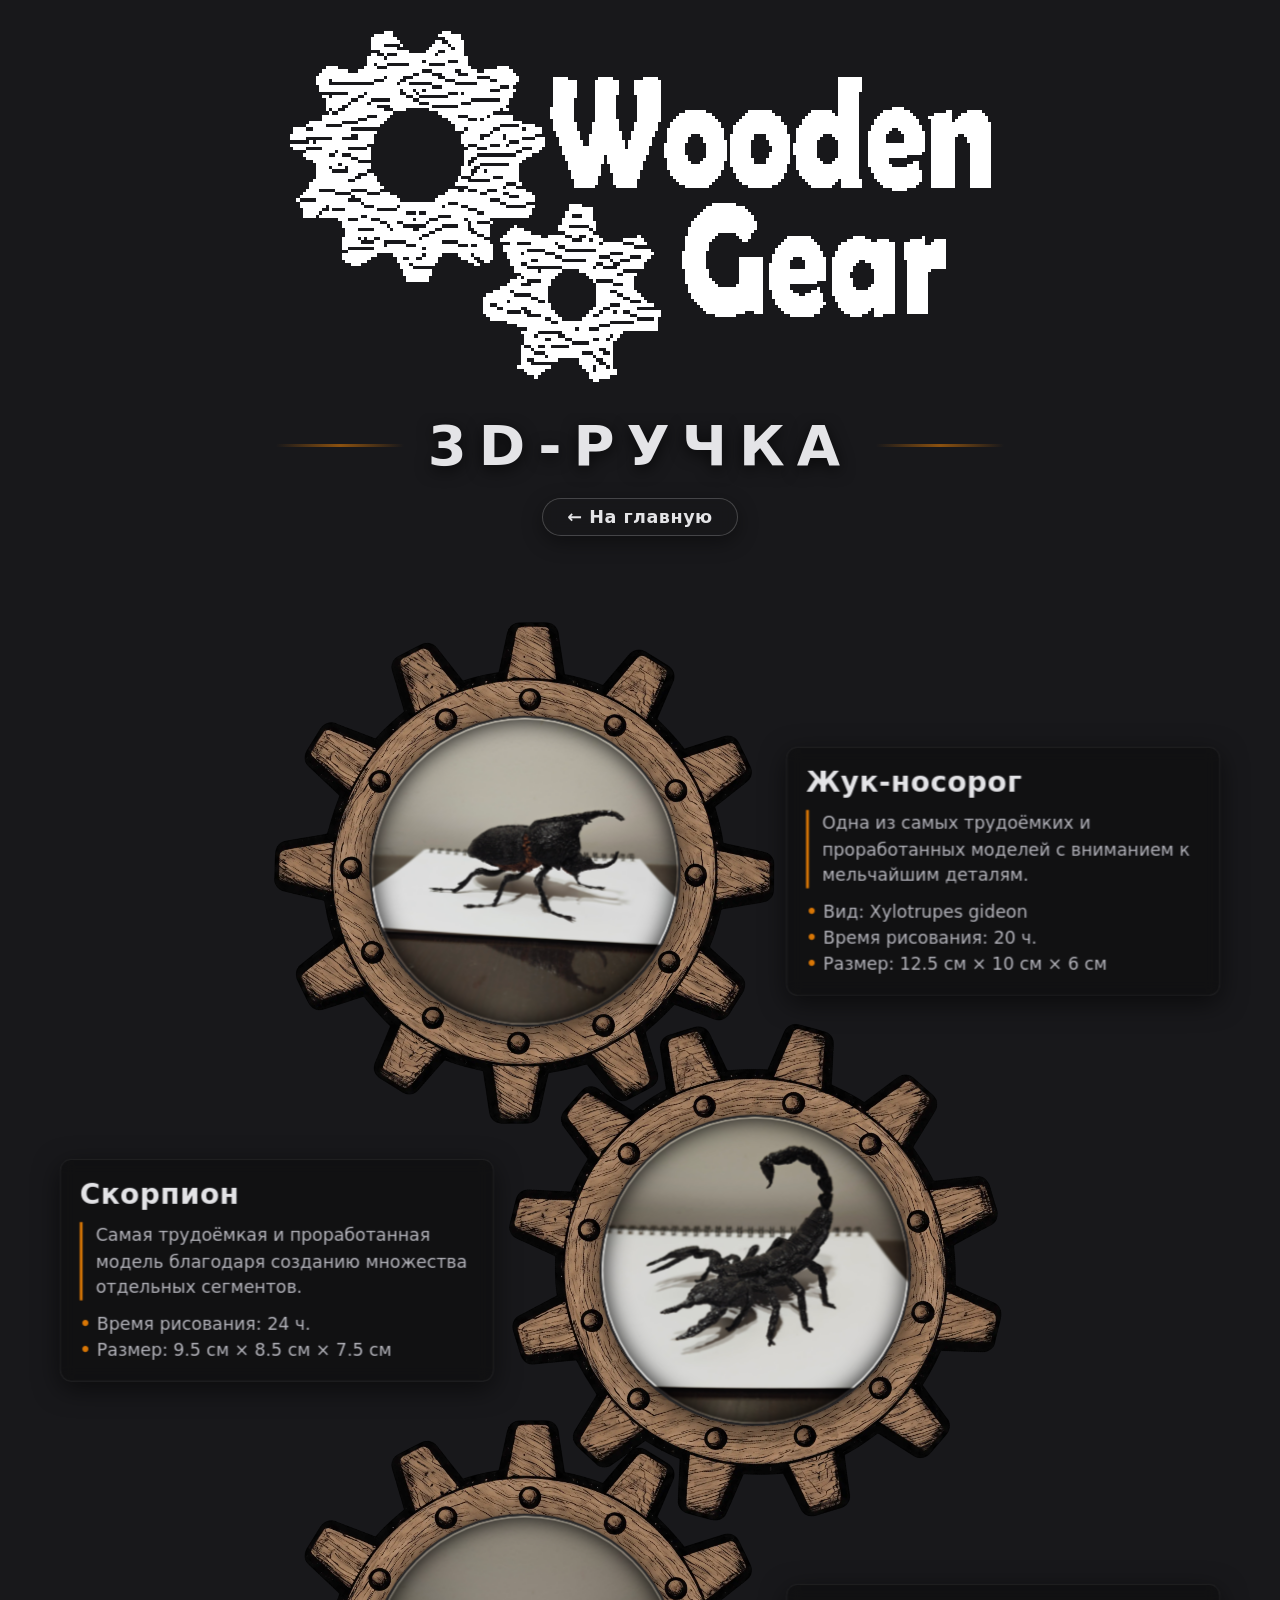
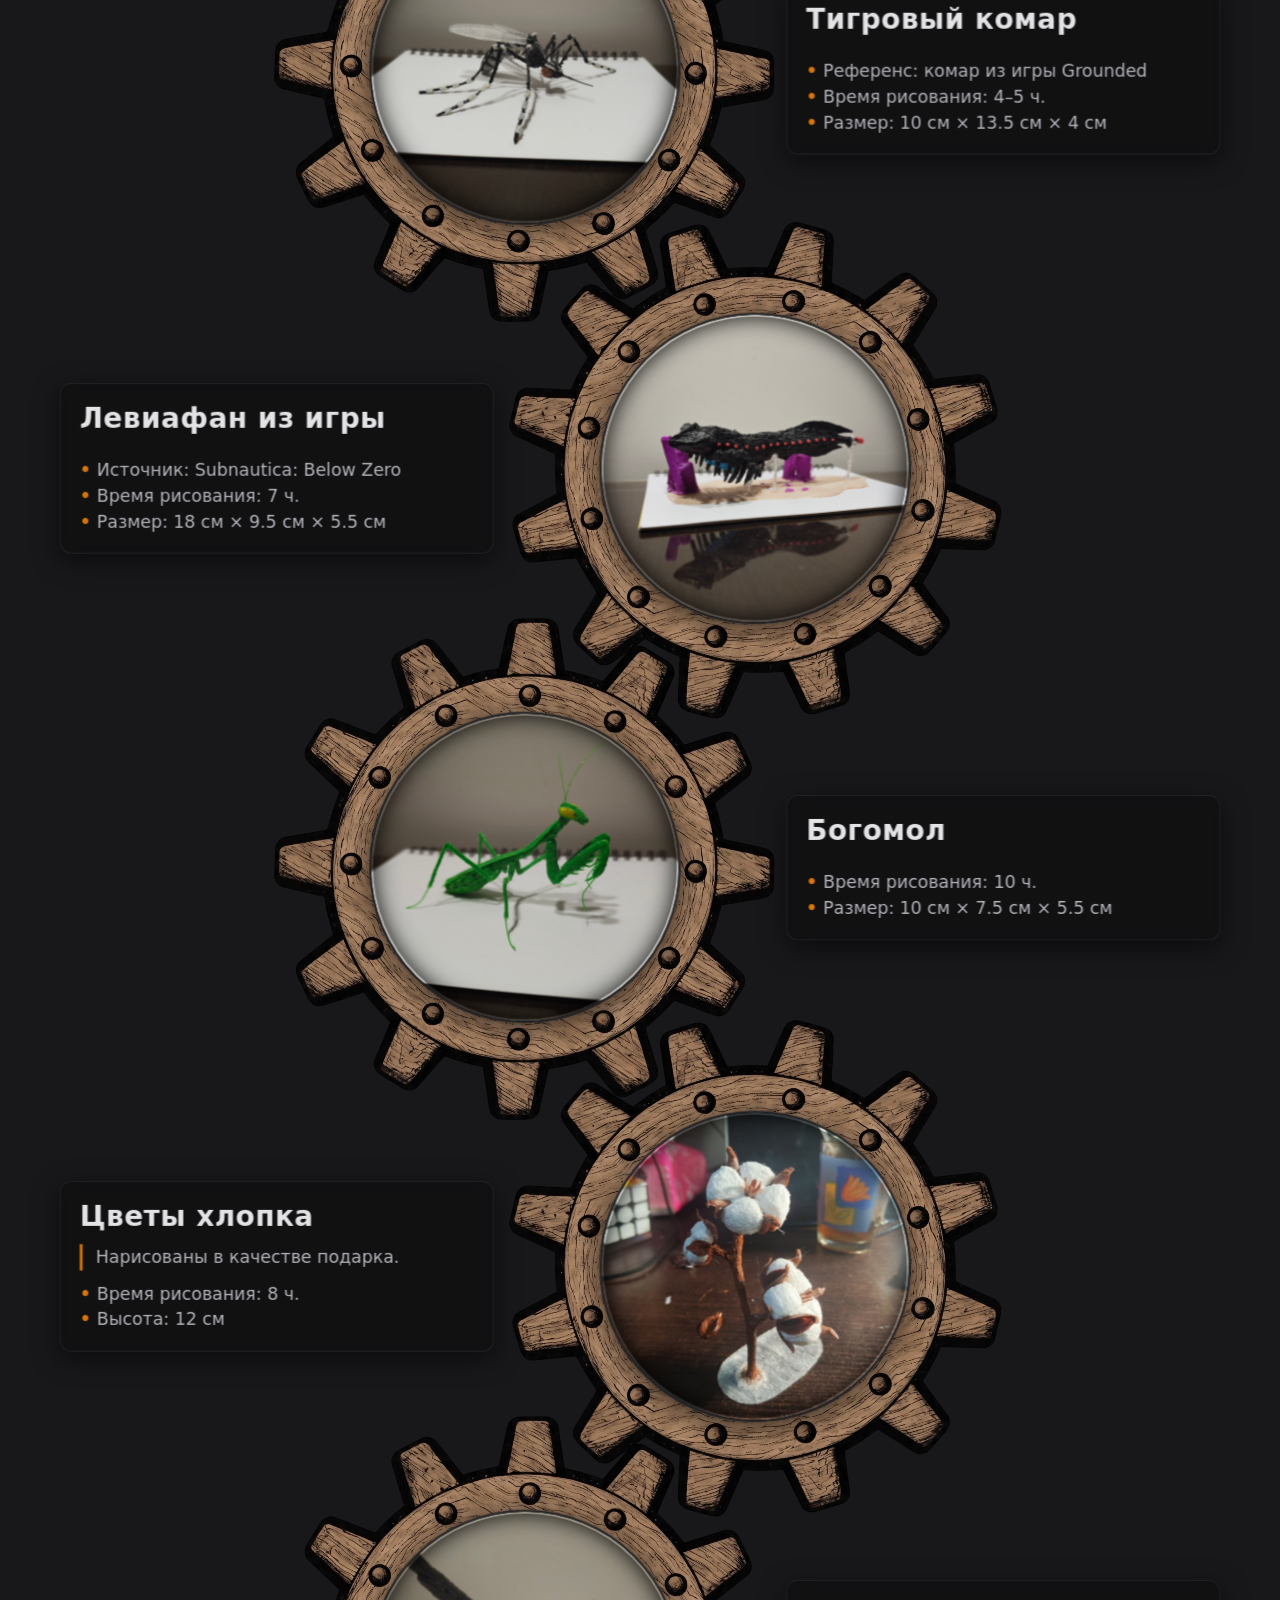
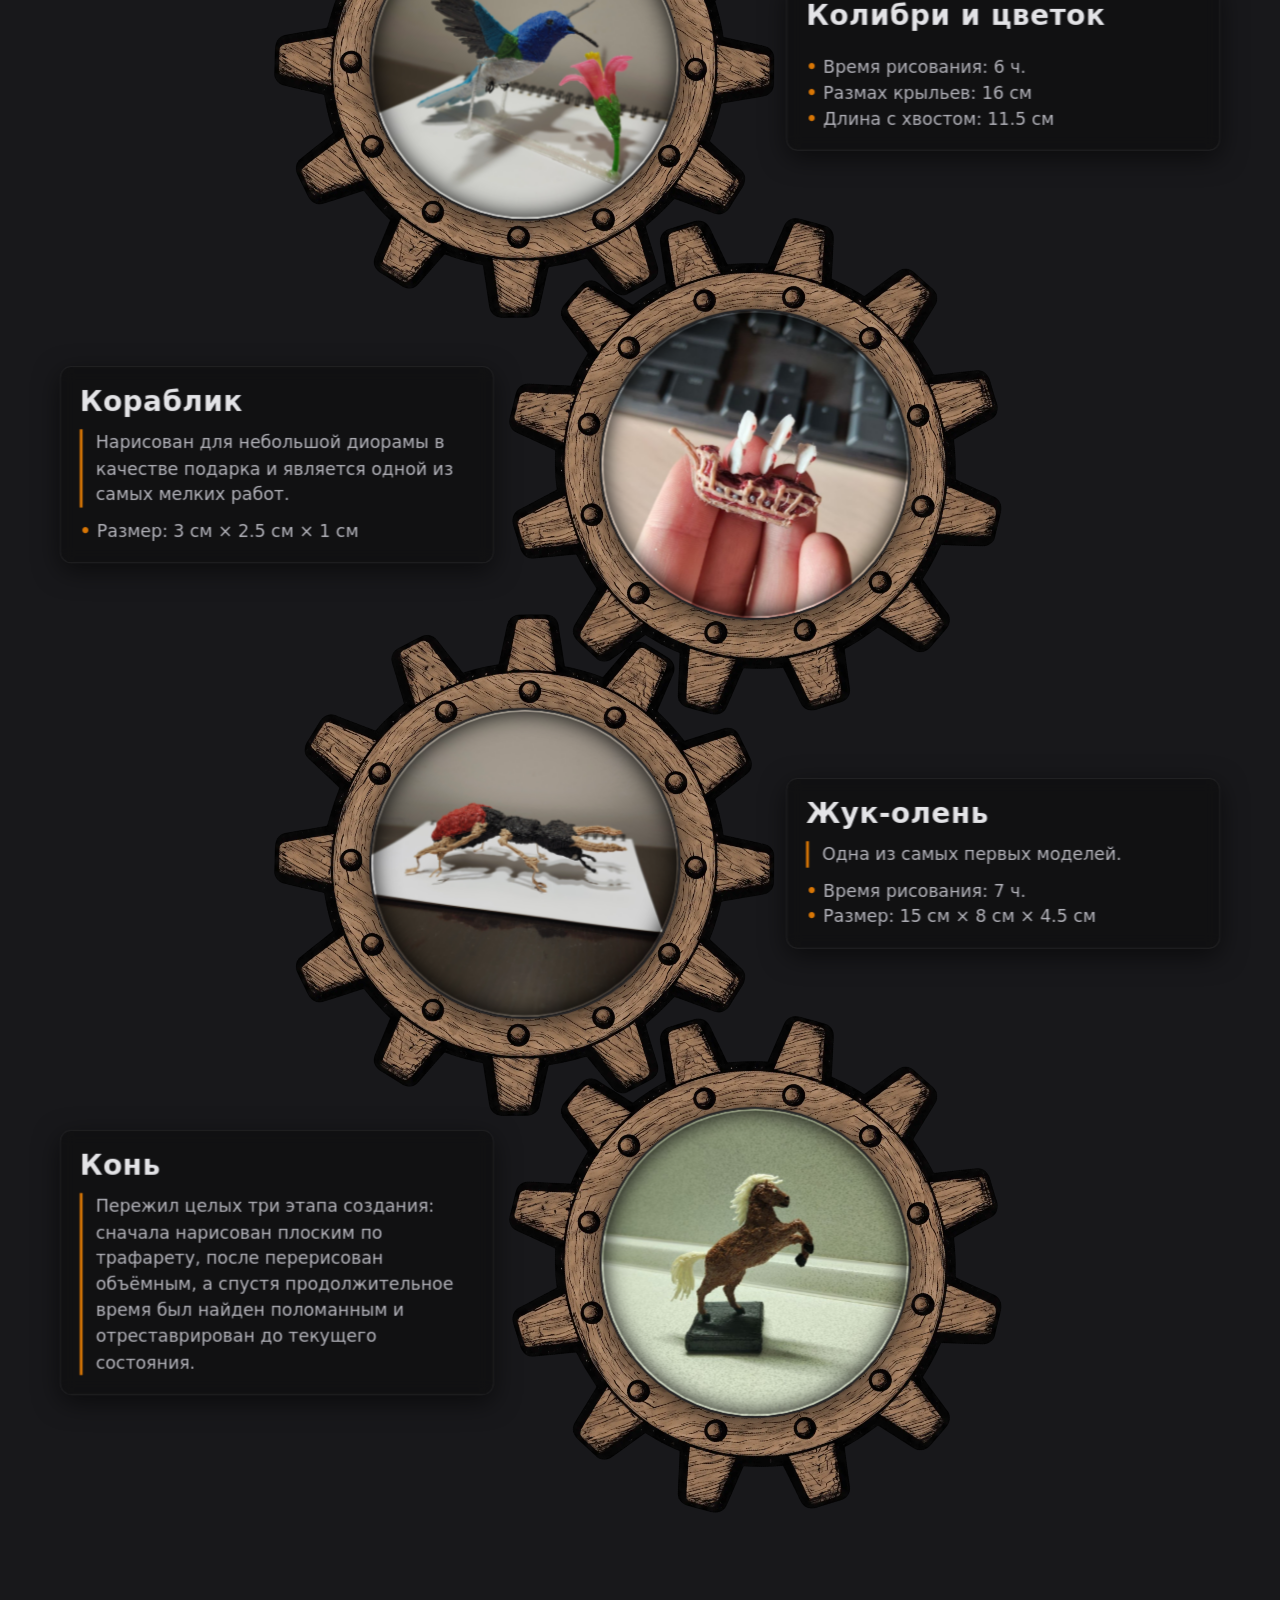
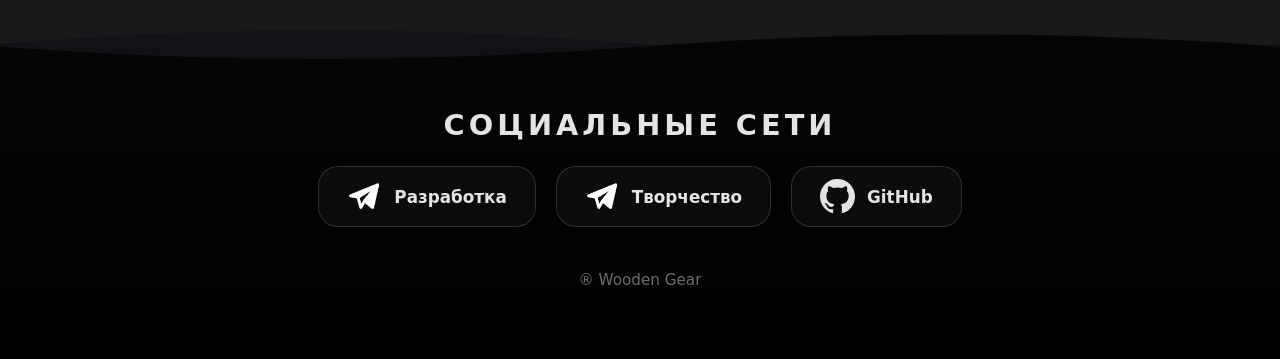
==== commit 3f9bd2a2: "feature: Favicon" ====
--- a/3D_painting.html
+++ b/3D_painting.html
@@ -5,6 +5,10 @@
     <meta name="viewport" content="width=device-width, initial-scale=1.0">
     <title>WoodenGear — 3D-ручка</title>
     <link rel="stylesheet" href="style.css">
+
+    <link rel="icon" type="image/png" sizes="32x32" href="assets/img/gear_2.png">
+    <link rel="apple-touch-icon" href="assets/img/gear_2.png">
+    <meta name="theme-color" content="#18181b">
 </head>
 <body>
 
--- a/style.css
+++ b/style.css
@@ -1209,12 +1209,20 @@
     position: absolute;
     top: 0;
     left: 1200px;
-    width: 600px;
+    width: 650px;
     height: 1120px;
     overflow: hidden;
     z-index: 3;
-    -webkit-mask-image: linear-gradient(to bottom, transparent 0%, black 12%, black 88%, transparent 100%);
-    mask-image: linear-gradient(to bottom, transparent 0%, black 12%, black 88%, transparent 100%);
+
+    -webkit-mask-image: 
+        linear-gradient(to bottom, transparent 0%, black 12%, black 88%, transparent 100%),
+        linear-gradient(to right, black 0%, black 45%, transparent 98%);
+    -webkit-mask-composite: source-in;
+
+    mask-image: 
+        linear-gradient(to bottom, transparent 0%, black 12%, black 88%, transparent 100%),
+        linear-gradient(to right, black 0%, black 45%, transparent 98%);
+    mask-composite: intersect;
 }
 
 .reader-flywheel {
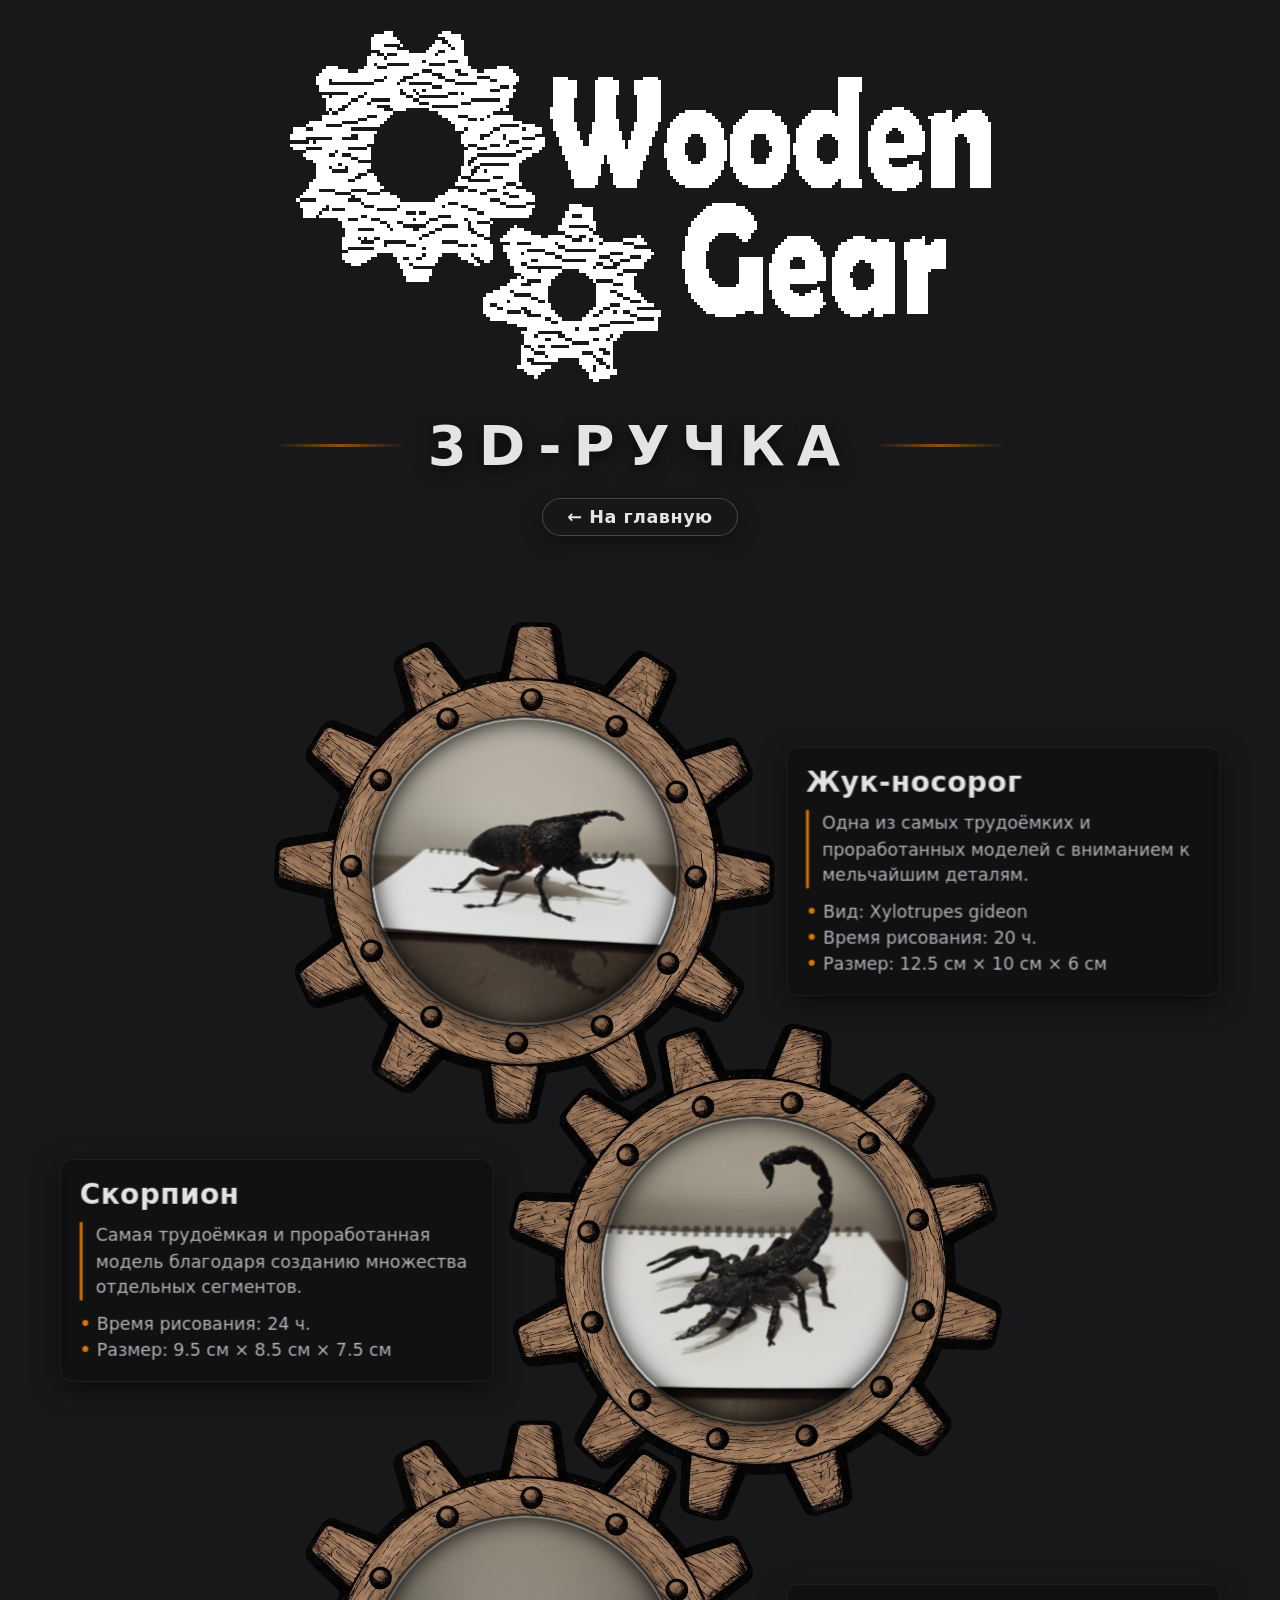
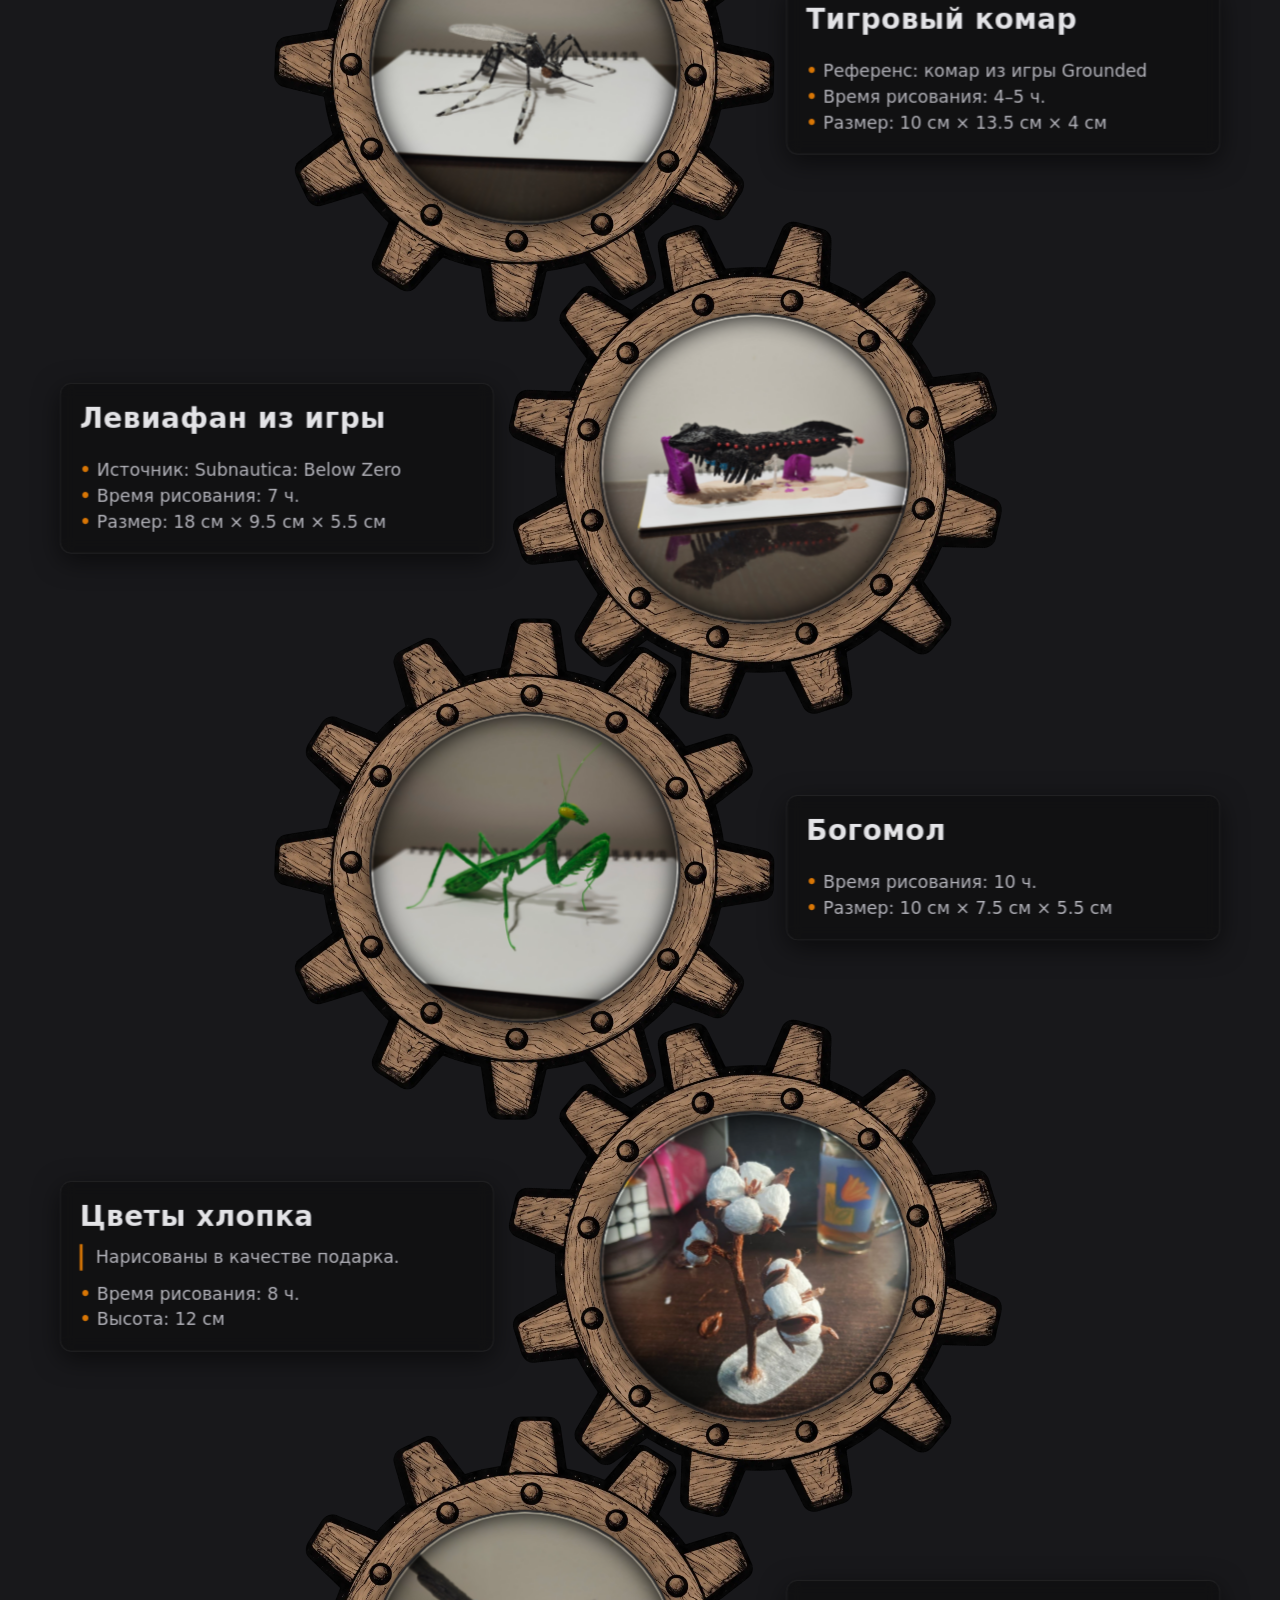
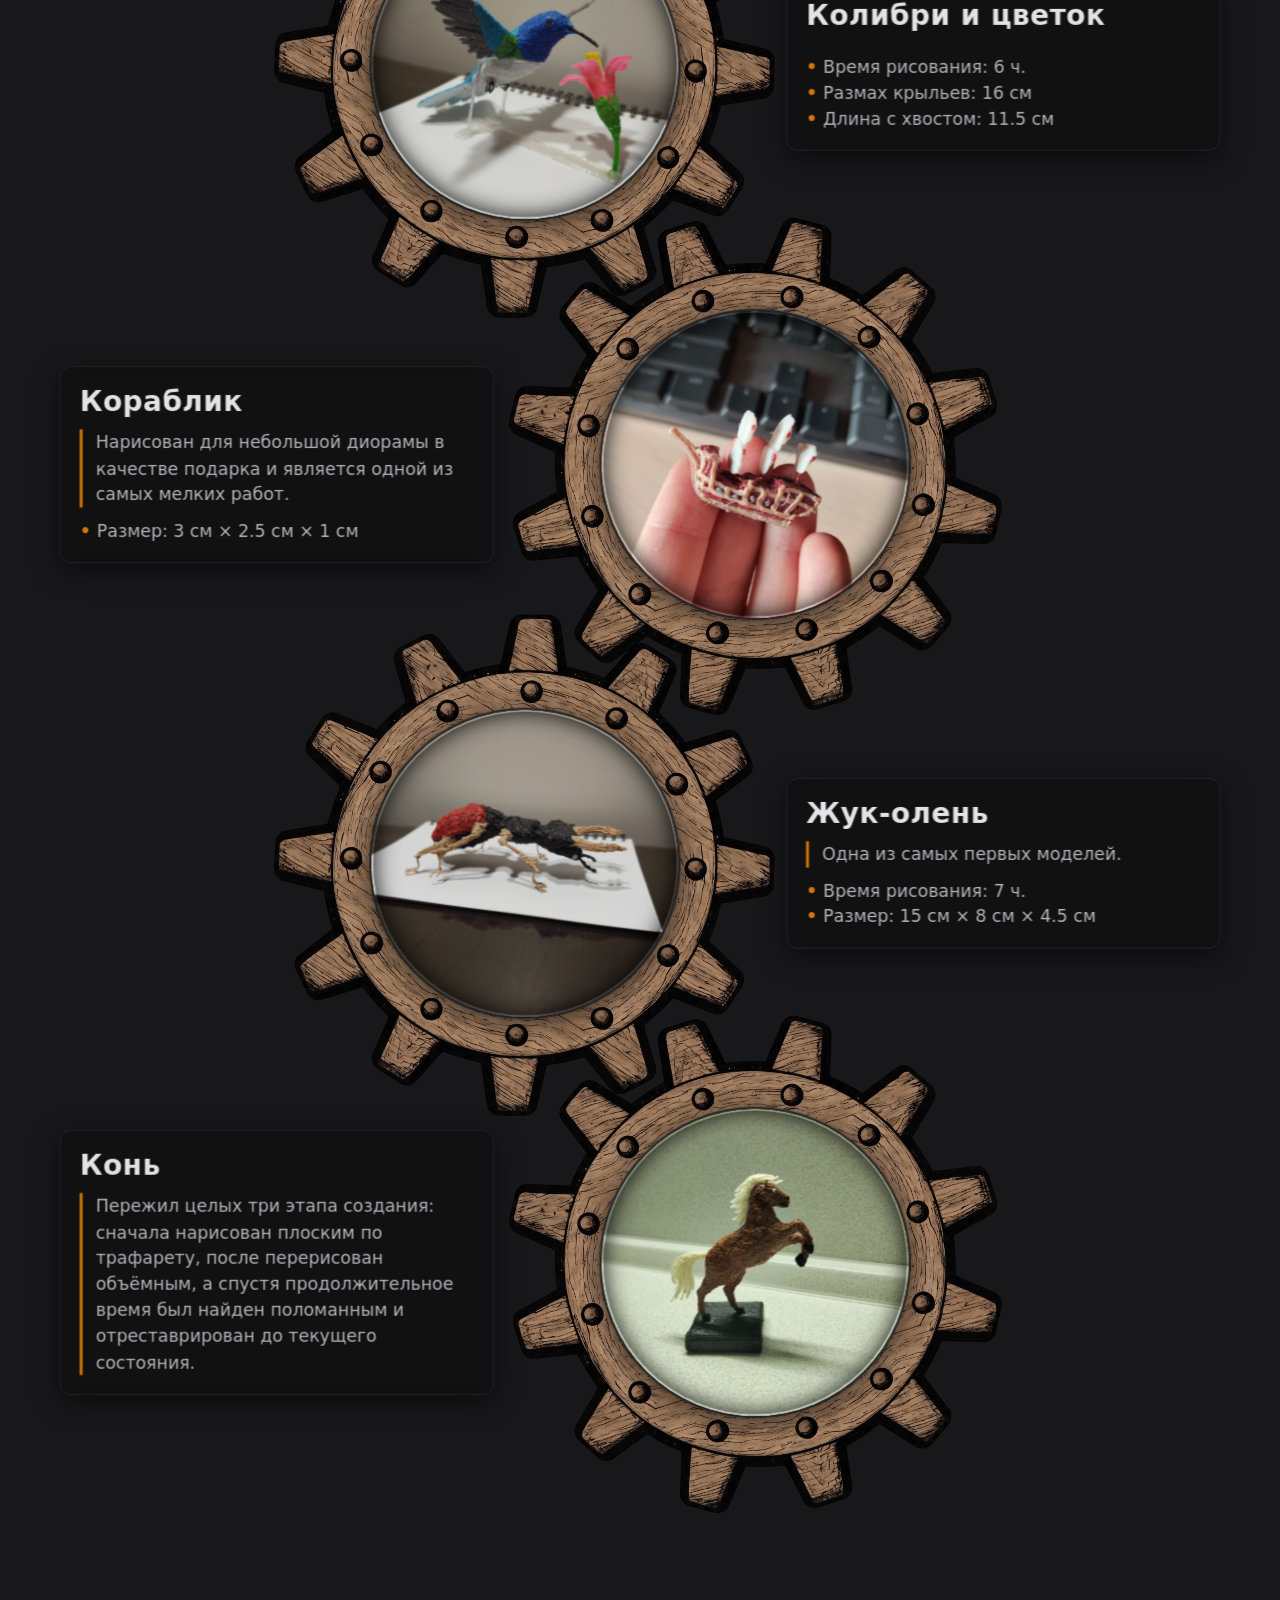
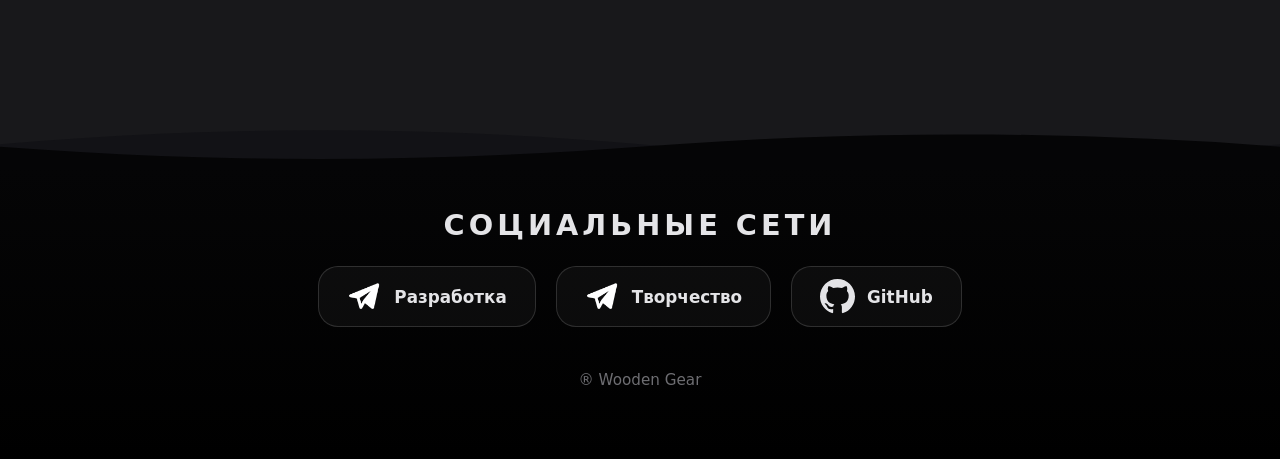
==== commit cba38041: "fix, refactor, feature: poetry page, dev page, project structure - Fix reader flywheel direction - A" ====
--- a/3D_painting.html
+++ b/3D_painting.html
@@ -4,7 +4,8 @@
     <meta charset="UTF-8">
     <meta name="viewport" content="width=device-width, initial-scale=1.0">
     <title>WoodenGear — 3D-ручка</title>
-    <link rel="stylesheet" href="style.css">
+    <link rel="stylesheet" href="css/base.css">
+    <link rel="stylesheet" href="css/chain.css">
 
     <link rel="icon" type="image/png" sizes="32x32" href="assets/img/gear_2.png">
     <link rel="apple-touch-icon" href="assets/img/gear_2.png">
@@ -272,6 +273,6 @@
         </div>
     </footer>
 
-    <script src="script.js"></script>
+    <script src="js/core.js"></script>
 </body>
 </html>
--- a/css/base.css
+++ b/css/base.css
@@ -0,0 +1,467 @@
+/* ==========================================================================
+   БАЗОВЫЙ СЛОЙ (css/base.css)
+   Переменные, сброс, типографика, шапка, общие карточки, кнопки и подвал
+   ========================================================================== */
+:root {
+    --color-bg-base: #18181b;
+    --color-bg-card: rgba(10, 10, 10, 0.5);
+    --color-bg-overlay: rgba(18, 18, 20, 0.75);
+
+    --color-text-main: #e4e4e7;
+    --color-text-muted: #b6b6bd;
+    --color-accent: #d97706;
+
+    --font-main: system-ui, -apple-system, BlinkMacSystemFont, 'Segoe UI', Roboto, sans-serif;
+    --container-width: 800px;
+    --radius-card: 12px;
+    --radius-pill: 20px;
+
+    --oil-width: 44px;
+
+    --logo-scale: 1;
+    --dev-scale: 1;
+    --poetry-scale: 1;
+    --dev-home-scale: 1;
+    --poetry-home-scale: 1;
+    --chain-scale: 1;
+    --chain-base-height: 4150px;
+}
+
+*,
+*::before,
+*::after {
+    box-sizing: border-box;
+    margin: 0;
+    padding: 0;
+    -webkit-user-select: none;
+    user-select: none;
+    -webkit-touch-callout: none;
+    -webkit-tap-highlight-color: transparent;
+}
+
+h1,
+h2,
+h3,
+p,
+.reader-toc__item span:first-child,
+.reader-book-btn span:first-child {
+    -webkit-user-select: text;
+    user-select: text;
+}
+
+img,
+a,
+video,
+canvas,
+svg {
+    -webkit-user-drag: none;
+}
+
+html,
+body {
+    width: 100%;
+    max-width: 100%;
+    overflow-x: hidden;
+    background-color: var(--color-bg-base);
+    color: var(--color-text-main);
+    font-family: var(--font-main);
+}
+
+.container {
+    width: 100%;
+    max-width: var(--container-width);
+    margin: 0 auto;
+    padding: 0 20px;
+}
+
+/* --- Заголовки секций --- */
+.section-title-wrap {
+    max-width: var(--container-width);
+    margin: 0 auto 24px auto;
+    padding: 0 16px;
+}
+
+.title {
+    text-align: center;
+    font-size: clamp(1.5rem, 4.5vw, 3.5rem);
+    font-weight: 700;
+    letter-spacing: clamp(3px, 1vw, 12px);
+    text-transform: uppercase;
+    color: var(--color-text-main);
+    margin-bottom: 20px;
+    text-shadow: 0 4px 16px rgba(0, 0, 0, 0.7);
+    display: flex;
+    align-items: center;
+    justify-content: center;
+    gap: clamp(10px, 2vw, 24px);
+}
+
+.title::before,
+.title::after {
+    content: "";
+    height: 2.5px;
+    width: clamp(30px, 10vw, 130px);
+    background: linear-gradient(90deg, transparent, var(--color-accent), transparent);
+    opacity: 0.6;
+    flex-shrink: 0;
+}
+
+/* --- Шапка и логотип --- */
+.site-header {
+    display: flex;
+    justify-content: center;
+    align-items: center;
+    padding: clamp(24px, 5vw, 60px) 16px;
+    width: 100%;
+    overflow: hidden;
+}
+
+.logo {
+    display: inline-flex;
+    align-items: center;
+    text-decoration: none;
+    user-select: none;
+    transform: scale(var(--logo-scale));
+    transform-origin: center center;
+}
+
+.logo__gears {
+    position: relative;
+    width: 390px;
+    height: 345px;
+    flex-shrink: 0;
+}
+
+.logo__gear {
+    position: absolute;
+    image-rendering: pixelated;
+    transform-origin: 50% 50%;
+}
+
+.logo__gear--big {
+    width: 255px;
+    height: 255px;
+    top: 5px;
+    left: 0;
+    animation: logo-spin-cw 16.5s linear infinite;
+}
+
+.logo__gear--small {
+    width: 180px;
+    height: 180px;
+    bottom: -15px;
+    right: 18px;
+    animation: logo-spin-ccw 10.5s linear infinite;
+}
+
+.logo__text {
+    height: 240px;
+    width: auto;
+    image-rendering: pixelated;
+    display: block;
+    margin-left: -130px;
+}
+
+/* --- Базовые карточки (наследуются всеми секциями) --- */
+.profile-card {
+    background: var(--color-bg-card);
+    padding: 20px;
+    border-radius: var(--radius-card);
+}
+
+.profile-card__title {
+    margin-bottom: 12px;
+    font-size: clamp(1.6rem, 3vw, 2.2rem);
+    letter-spacing: 0.5px;
+}
+
+.profile-card__tagline {
+    color: var(--color-text-muted);
+    font-size: clamp(1rem, 2vw, 1.3rem);
+    line-height: 1.5;
+    border-left: 3px solid var(--color-accent);
+    padding-left: 14px;
+}
+
+.gear-card {
+    position: relative;
+    z-index: 2;
+    width: 330px;
+    height: 330px;
+    border-radius: 50%;
+    background: rgba(24, 24, 27, 1);
+    backdrop-filter: blur(4px);
+    box-shadow:
+        0 4px 25px rgba(0, 0, 0, 0.7),
+        inset 0 0 18px rgba(0, 0, 0, 0.85);
+    border: 2px solid rgba(255, 255, 255, 0.1);
+    display: flex;
+    flex-direction: column;
+    justify-content: center;
+    align-items: center;
+    text-align: center;
+    padding: 14px 20px 28px 20px;
+    color: var(--color-text-main);
+    user-select: none;
+}
+
+.gear-card__icon {
+    width: 50px;
+    height: 50px;
+    margin: 10px;
+}
+
+.gear-card__title {
+    font-size: 1.65rem;
+    font-weight: 600;
+    margin-bottom: 12px;
+    line-height: 1.2;
+}
+
+.gear-card__list {
+    display: inline-flex;
+    flex-direction: column;
+    align-items: flex-start;
+    text-align: left;
+}
+
+.gear-card__desc {
+    font-size: 1.35rem;
+    color: var(--color-text-muted);
+    line-height: 1.4;
+    white-space: nowrap;
+}
+
+.gear-card__desc--sm {
+    font-size: 1.15rem;
+    margin-top: 2px;
+}
+
+.gear-card__desc::before {
+    content: "• ";
+    color: var(--color-accent);
+    font-weight: bold;
+}
+
+/* --- Вращающиеся зубчатые венцы --- */
+.content__gear-mesh {
+    position: absolute;
+    inset: 0;
+    width: 100%;
+    height: 100%;
+    display: block;
+    transform-origin: 50% 50%;
+    z-index: 1;
+    pointer-events: none;
+}
+
+.content__gear--left {
+    transform: rotate(var(--gear-deg, 0deg));
+    will-change: transform;
+}
+
+.content__gear--right {
+    transform: rotate(calc(-1 * var(--gear-deg, 0deg) + 15deg));
+    will-change: transform;
+}
+
+/* --- Базовые кнопки и бейджи --- */
+.action-btn {
+    display: inline-flex;
+    align-items: center;
+    gap: 20px;
+    padding: 10px 30px;
+    font-family: var(--font-main);
+    font-size: 1.35rem;
+    letter-spacing: 0.5px;
+    font-weight: 600;
+    color: var(--color-text-main);
+    text-decoration: none;
+    background: rgba(24, 24, 27, 0.85);
+    border: 1px solid rgba(255, 255, 255, 0.2);
+    border-radius: var(--radius-pill);
+    cursor: pointer;
+    backdrop-filter: blur(8px);
+    box-shadow: 0 6px 20px rgba(0, 0, 0, 0.4);
+    transition: transform 0.25s ease, border-color 0.25s ease, background-color 0.25s ease, box-shadow 0.25s ease;
+}
+
+.action-btn:hover {
+    transform: translateY(-2px) scale(1.03);
+    border-color: var(--color-accent);
+    background: rgba(35, 35, 40, 0.95);
+    box-shadow: 0 8px 25px rgba(217, 119, 6, 0.25);
+}
+
+.action-btn__icon {
+    width: 35px;
+    height: 35px;
+    transition: transform 0.3s ease;
+}
+
+.action-btn:hover .action-btn__icon {
+    transform: rotate(360deg);
+}
+
+.mini-btn {
+    background: rgba(255, 255, 255, 0.07);
+    border: 1px solid rgba(255, 255, 255, 0.2);
+    color: var(--color-text-main);
+    font-family: var(--font-main);
+    font-size: 0.95rem;
+    font-weight: 600;
+    padding: 6px 14px;
+    border-radius: 14px;
+    cursor: pointer;
+    user-select: none;
+    touch-action: manipulation;
+    transition: border-color 0.2s, background 0.2s, transform 0.15s;
+}
+
+.mini-btn:hover,
+.mini-btn.active {
+    border-color: var(--color-accent);
+    background: rgba(217, 119, 6, 0.22);
+}
+
+.mini-btn:disabled {
+    opacity: 0.35;
+    cursor: not-allowed;
+    pointer-events: none;
+    border-color: rgba(255, 255, 255, 0.08);
+}
+
+.project-badge {
+    background: rgba(217, 119, 6, 0.15);
+    border: 1px solid var(--color-accent);
+    color: var(--color-text-main);
+    font-size: 0.85rem;
+    font-weight: 600;
+    padding: 4px 12px;
+    border-radius: 14px;
+    white-space: nowrap;
+    flex-shrink: 0;
+    user-select: none;
+}
+
+/* --- Волны и подвал (Океан мазута) --- */
+.oil-ocean__waves {
+    position: absolute;
+    bottom: -2px;
+    left: 0;
+    width: 100%;
+    height: calc(70px * var(--poetry-scale));
+    min-height: 24px;
+    z-index: 5;
+    pointer-events: none;
+}
+
+.oil-wave {
+    position: absolute;
+    bottom: 0;
+    left: 0;
+    width: 200%;
+    height: 100%;
+    display: block;
+    transform-origin: center bottom;
+    will-change: transform;
+}
+
+.oil-wave--back {
+    fill: #121216;
+    animation: wave-drift 16s linear infinite;
+}
+
+.oil-wave--front {
+    fill: #050506;
+    animation: wave-drift 11s linear reverse infinite;
+}
+
+.oil-ocean {
+    width: 100%;
+    background: linear-gradient(180deg, #050506 0%, #000000 100%);
+    padding: 40px 20px 70px 20px;
+    position: relative;
+    z-index: 3;
+    text-align: center;
+}
+
+.oil-ocean__content {
+    display: flex;
+    flex-direction: column;
+    align-items: center;
+    gap: 24px;
+}
+
+.oil-ocean__title {
+    font-size: clamp(1.2rem, 3vw, 1.8rem);
+    letter-spacing: 4px;
+    text-transform: uppercase;
+    color: var(--color-text-main);
+}
+
+.oil-ocean__links {
+    display: flex;
+    gap: 20px;
+    flex-wrap: wrap;
+    justify-content: center;
+}
+
+.oil-ocean__link {
+    display: inline-flex;
+    align-items: center;
+    gap: 12px;
+    padding: 12px 28px;
+    border-radius: var(--radius-pill);
+    background: rgba(255, 255, 255, 0.04);
+    border: 1px solid rgba(255, 255, 255, 0.14);
+    color: var(--color-text-main);
+    font-size: 1.05rem;
+    font-weight: 600;
+    text-decoration: none;
+    transition: transform 0.25s ease, border-color 0.25s ease, box-shadow 0.25s ease;
+}
+
+.oil-ocean__link:hover {
+    transform: translateY(-2px);
+    border-color: var(--color-accent);
+    box-shadow: 0 6px 20px rgba(217, 119, 6, 0.25);
+}
+
+.oil-ocean__copy {
+    margin-top: 20px;
+    font-size: 0.95rem;
+    color: var(--color-text-muted);
+    opacity: 0.6;
+}
+
+@keyframes wave-drift {
+    0%   { transform: translate3d(0, 0, 0) scaleY(1); }
+    50%  { transform: translate3d(-25%, 0, 0) scaleY(1.12); }
+    100% { transform: translate3d(-50%, 0, 0) scaleY(1); }
+}
+
+@keyframes logo-spin-cw {
+    from { transform: rotate(0deg); }
+    to   { transform: rotate(360deg); }
+}
+
+@keyframes logo-spin-ccw {
+    from { transform: rotate(0deg); }
+    to   { transform: rotate(-360deg); }
+}
+
+@media (max-width: 820px) {
+    .oil-ocean__links {
+        flex-direction: column;
+        align-items: stretch;
+        width: 100%;
+        max-width: 320px;
+    }
+
+    .oil-ocean__link {
+        justify-content: center;
+        padding: 14px 24px;
+        font-size: 1.15rem;
+    }
+}
--- a/css/chain.css
+++ b/css/chain.css
@@ -0,0 +1,228 @@
+/* ==========================================================================
+   БАЗОВЫЙ МАКЕТ ВЕРТИКАЛЬНОЙ ЦЕПИ ШЕСТЕРЁНОК (css/chain.css)
+   Общий родительский слой для страниц dev.html и 3D_painting.html
+   ========================================================================== */
+.projects-page {
+    width: 100%;
+    margin-top: 20px;
+    position: relative;
+    overflow: hidden;
+}
+
+.projects-page__nav {
+    display: flex;
+    justify-content: center;
+    margin-top: 10px;
+    margin-bottom: 10px;
+}
+
+.projects-page__back-btn {
+    padding: 8px 24px;
+    font-size: 1.1rem;
+}
+
+.chain-viewport {
+    position: relative;
+    width: 100%;
+    height: calc(var(--chain-base-height) * var(--chain-scale) + 100px);
+    display: flex;
+    justify-content: center;
+    align-items: flex-start;
+    overflow: hidden;
+}
+
+.chain-canvas {
+    position: relative;
+    width: 1300px;
+    height: var(--chain-base-height);
+    flex-shrink: 0;
+    transform: scale(var(--chain-scale));
+    transform-origin: top center;
+    padding-top: 30px;
+}
+
+.gear-chain {
+    display: flex;
+    flex-direction: column;
+    align-items: center;
+    list-style: none;
+    width: 100%;
+    margin: 0;
+    padding: 0;
+}
+
+.gear-chain__item {
+    position: relative;
+    width: 1300px;
+    height: 600px;
+    flex-shrink: 0;
+}
+
+.gear-chain__item:not(:first-child) {
+    margin-top: -177px;
+}
+
+.gear-chain__gear {
+    position: absolute;
+    top: 0;
+    width: 600px;
+    height: 600px;
+    display: flex;
+    justify-content: center;
+    align-items: center;
+}
+
+.gear-chain__item--left .gear-chain__gear {
+    left: 228px;
+}
+
+.gear-chain__item--left .gear-chain__info {
+    left: 805px;
+}
+
+.gear-chain__item--right .gear-chain__gear {
+    left: 472px;
+}
+
+.gear-chain__item--right .gear-chain__info {
+    left: 35px;
+}
+
+.gear-card--media {
+    padding: 0;
+    overflow: hidden;
+    background: #0d0d10;
+    position: relative;
+}
+
+.gear-card--media::after {
+    content: "";
+    position: absolute;
+    inset: 0;
+    border-radius: 50%;
+    box-shadow: inset 0 0 24px rgba(0, 0, 0, 0.92);
+    border: 2px solid rgba(255, 255, 255, 0.1);
+    pointer-events: none;
+    z-index: 3;
+}
+
+.gear-card--media::before {
+    content: "Медиа проекта";
+    position: absolute;
+    color: rgba(255, 255, 255, 0.22);
+    font-size: 1.1rem;
+    font-weight: 600;
+    z-index: 0;
+}
+
+.gear-media-fill {
+    position: relative;
+    z-index: 1;
+    width: 100%;
+    height: 100%;
+    object-fit: cover;
+    display: block;
+    border-radius: 50%;
+}
+
+.gear-chain__info {
+    position: absolute;
+    top: 50%;
+    transform: translateY(-50%);
+    width: 460px;
+    z-index: 4;
+    backdrop-filter: blur(8px);
+    border: 1px solid rgba(255, 255, 255, 0.08);
+    box-shadow: 0 8px 28px rgba(0, 0, 0, 0.55);
+}
+
+.gear-chain__header {
+    display: flex;
+    flex-direction: column;
+    align-items: flex-start;
+    gap: 8px;
+    margin-bottom: 12px;
+}
+
+.gear-chain__header--inline {
+    flex-direction: row;
+    align-items: center;
+    justify-content: space-between;
+    gap: 12px;
+}
+
+.gear-chain__header .profile-card__title {
+    margin-bottom: 0;
+    font-size: 1.85rem;
+}
+
+.gear-chain__info .profile-card__tagline {
+    font-size: 1.15rem;
+    margin-bottom: 0;
+}
+
+.gear-chain__info .gear-card__list {
+    margin-top: 10px;
+}
+
+@media (max-width: 820px) {
+    .projects-page__back-btn {
+        padding: 12px 28px;
+        font-size: 1.15rem;
+    }
+
+    .chain-canvas {
+        width: 920px;
+        padding-top: 20px;
+    }
+
+    .gear-chain__item {
+        width: 920px;
+        height: 600px;
+    }
+
+    .gear-chain__item:not(:first-child) {
+        margin-top: -112px;
+    }
+
+    .gear-chain__item--left .gear-chain__gear,
+    .gear-chain__item--right .gear-chain__gear {
+        left: -45px;
+    }
+
+    .gear-chain__item--left .gear-chain__info,
+    .gear-chain__item--right .gear-chain__info {
+        left: 460px;
+        width: 445px;
+        padding: 24px;
+    }
+
+    .gear-chain__header {
+        gap: 8px;
+    }
+
+    .gear-chain__header--inline {
+        flex-direction: row;
+        align-items: center;
+        justify-content: space-between;
+    }
+
+    .gear-chain__header .profile-card__title {
+        font-size: 2rem;
+    }
+
+    .gear-chain__info .profile-card__tagline {
+        font-size: 1.32rem;
+        line-height: 1.42;
+    }
+
+    .gear-card__desc--sm {
+        font-size: 1.28rem;
+        white-space: normal;
+    }
+
+    .project-badge {
+        font-size: 1.05rem;
+        padding: 6px 14px;
+    }
+}
